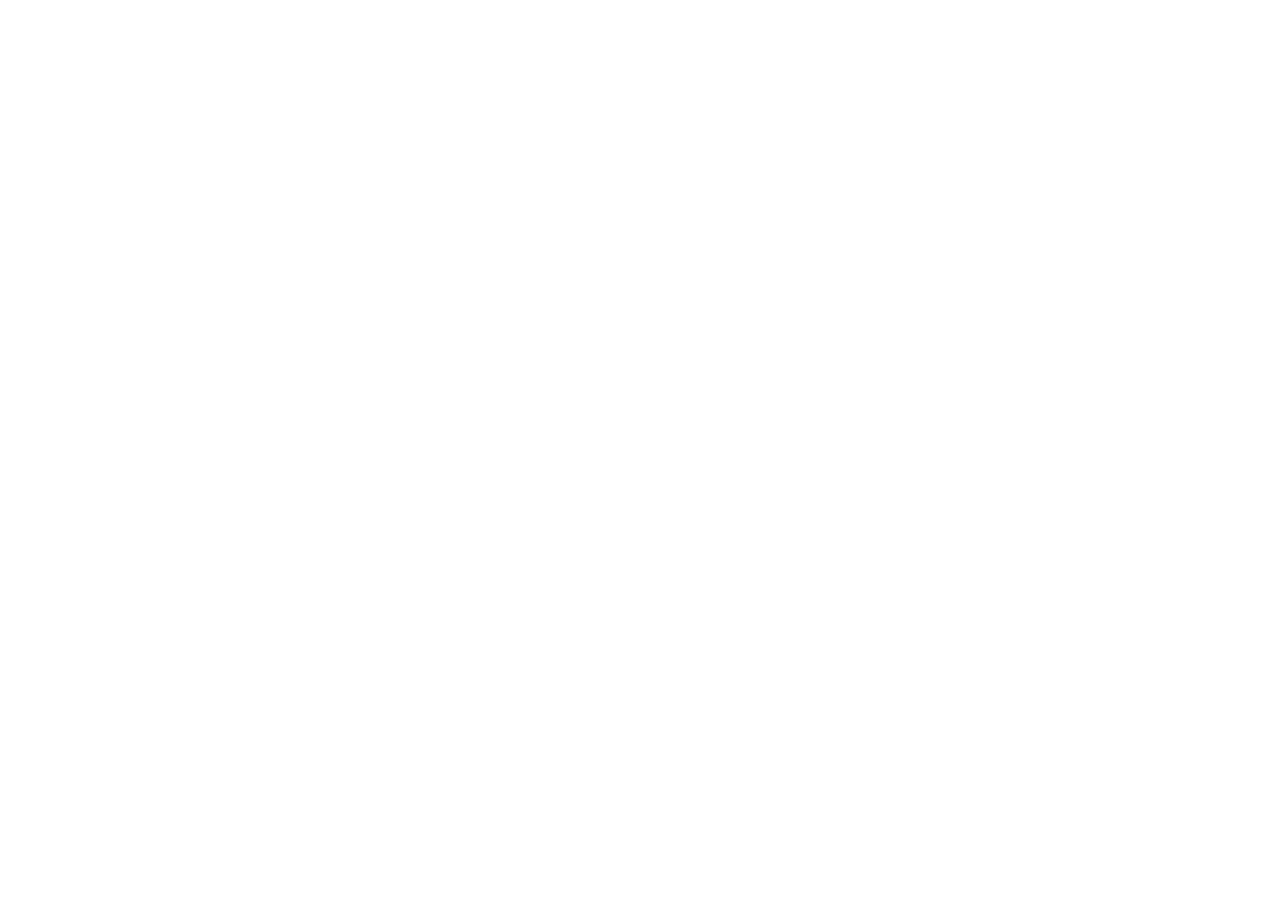
==== index.html @ 5c492ef0 "init  project" ====
<!DOCTYPE html>
<html lang="en">
<head>
    <meta charset="UTF-8">
    <meta http-equiv="X-UA-Compatible" content="IE=edge">
    <meta name="viewport" content="width=device-width, initial-scale=1.0">
    <title>Document</title>
</head>
<body>
    
</body>
</html>
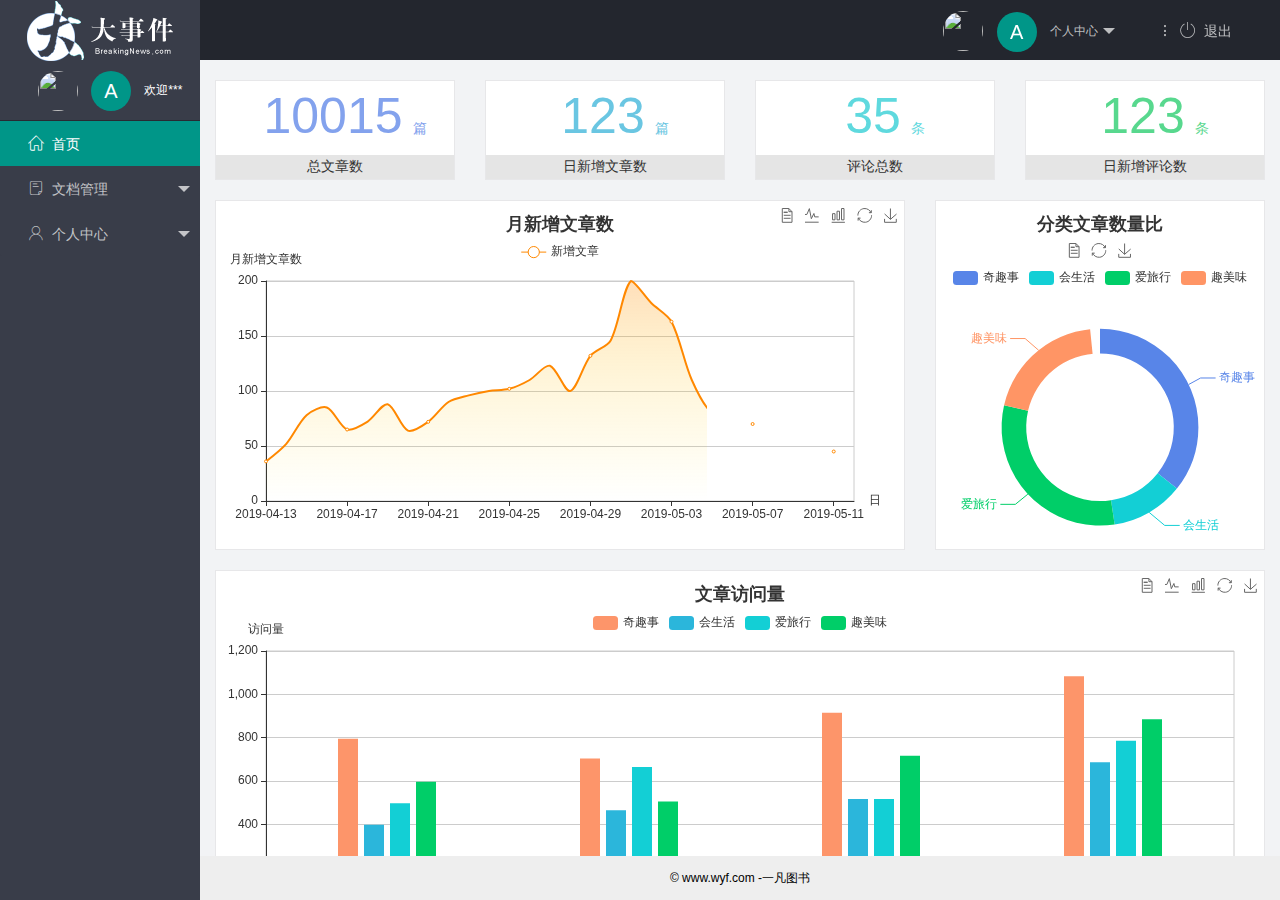
==== commit b818ef37: "完成了主页功能的开发" ====
--- a/index.html
+++ b/index.html
@@ -4,9 +4,113 @@
     <meta charset="UTF-8">
     <meta http-equiv="X-UA-Compatible" content="IE=edge">
     <meta name="viewport" content="width=device-width, initial-scale=1.0">
-    <title>Document</title>
+    <title>后台主页</title>
+    <link rel="stylesheet" href="/assets/lib/layui/css/layui.css">
+    <link rel="stylesheet" href="/assets/css/index.css">
+    <link rel="stylesheet" href="/assets/fonts/iconfont.css">
 </head>
-<body>
-    
-</body>
+    <body>
+        <div class="layui-layout layui-layout-admin">
+          <div class="layui-header">
+            <div class="layui-logo layui-hide-xs layui-bg-black">
+                <img src="/assets/images/logo.png" alt="">
+            </div>
+            <!-- 头部区域（可配合layui 已有的水平导航） -->
+             
+            <ul class="layui-nav layui-layout-right">
+              <li class="layui-nav-item layui-hide layui-show-md-inline-block">
+                <a href="javascript:;" class="userinfo">
+                  <img src="//tva1.sinaimg.cn/crop.0.0.118.118.180/5db11ff4gw1e77d3nqrv8j203b03cweg.jpg" class="layui-nav-img">
+                  <span class="text-avatar">A</span>
+                   个人中心
+                </a>
+                <dl  class="layui-nav-child">
+                  <dd><a href="">基本;vl;bn ngh资料</a></dd>
+                  <dd><a href="">更换头像</a></dd>
+                  <dd><a href="">重置密码</a></dd>
+                </dl>
+              </li>
+              <li class="layui-nav-item" lay-header-event="menuRight" lay-unselect>
+                <a href="javascript:;" id="btnLogout">
+                  <i class="layui-icon layui-icon-more-vertical"><span class="iconfont icon-tuichu
+                    "></span>退出</i>
+                </a>
+              </li>
+            </ul>
+          </div>
+          
+          <div class="layui-side layui-bg-black">
+            <div class="layui-side-scroll">
+                <div  class="userinfo">
+                    <img src="//tva1.sinaimg.cn/crop.0.0.118.118.180/5db11ff4gw1e77d3nqrv8j203b03cweg.jpg" class="layui-nav-img">
+                    <span class="text-avatar">A</span>
+                     <span id="welcome">欢迎***</span>
+                  </div>
+              <!-- 左侧导航区域（可配合layui已有的垂直导航） -->
+              <ul class="layui-nav layui-nav-tree" lay-shrink="all">
+                <li class="layui-nav-item layui-this"><a href="/home/dashboard.html" target="fm"><span class="iconfont icon-home"></span>首页</a></li>
+                <li class="layui-nav-item ">
+                  <a class="" href="javascript:;"><span class="iconfont icon-16"></span>文档管理</a>
+                  <dl class="layui-nav-child">
+                    <dd><a href="javascript:;"><i class="layui-icon layui-icon-app"></i>文章类别</a></dd>
+                    <dd><a href="javascript:;"><i class="layui-icon layui-icon-app"></i>文章列表</a></dd>
+                    <dd><a href="javascript:;"><i class="layui-icon layui-icon-app"></i>发布文章</a></dd>
+                  </dl>
+                </li>
+                <li class="layui-nav-item">
+                  <a href="javascript:;"><span class="iconfont icon-user"></span>个人中心</a>
+                  <dl class="layui-nav-child">
+                    <dd><a href="javascript:;"><i class="layui-icon layui-icon-app"></i>基本资料</a></dd>
+                    <dd><a href="javascript:;"><i class="layui-icon layui-icon-app"></i>更换头像</a></dd>
+                    <dd><a href="javascript:;"><i class="layui-icon layui-icon-app"></i>重置密码</a></dd>
+                  </dl>
+                </li>
+              </ul>
+            </div>
+          </div>
+          
+          <div class="layui-body">
+            <!-- 内容主体区域 -->
+        <iframe src="/home/dashboard.html" name="fm" frameborder="0"></iframe>
+          </div>
+          
+          <div class="layui-footer">
+            <!-- 底部固定区域 -->
+            © www.wyf.com -一凡图书 
+          </div>
+        </div>
+        <script src="./layui/layui.js"></script>
+        <script>
+        //JS 
+        layui.use(['element', 'layer', 'util'], function(){
+          var element = layui.element
+          ,layer = layui.layer
+          ,util = layui.util
+          ,$ = layui.$;
+          
+          //头部事件
+          util.event('lay-header-event', {
+            //左侧菜单事件
+            menuLeft: function(othis){
+              layer.msg('展开左侧菜单的操作', {icon: 0});
+            }
+            ,menuRight: function(){
+              layer.open({
+                type: 1
+                ,content: '<div style="padding: 15px;">处理右侧面板的操作</div>'
+                ,area: ['260px', '100%']
+                ,offset: 'rt' //右上角
+                ,anim: 5
+                ,shadeClose: true
+              });
+            }
+          });
+          
+        });
+        </script>
+        <script src="/assets/lib/layui/layui.all.js"></script>
+        <script src="/assets/lib/jquery.js"></script>
+        <script src="/assets/js/baseAPI.js"></script>
+        <script src="/assets/js/index.js"></script>
+        </body>
 </html>--- a/assets/lib/layui/css/layui.css
+++ b/assets/lib/layui/css/layui.css
@@ -0,0 +1,2 @@
+/** layui-v2.5.5 MIT License By https://www.layui.com */
+ .layui-inline,img{display:inline-block;vertical-align:middle}h1,h2,h3,h4,h5,h6{font-weight:400}.layui-edge,.layui-header,.layui-inline,.layui-main{position:relative}.layui-body,.layui-edge,.layui-elip{overflow:hidden}.layui-btn,.layui-edge,.layui-inline,img{vertical-align:middle}.layui-btn,.layui-disabled,.layui-icon,.layui-unselect{-moz-user-select:none;-webkit-user-select:none;-ms-user-select:none}.layui-elip,.layui-form-checkbox span,.layui-form-pane .layui-form-label{text-overflow:ellipsis;white-space:nowrap}.layui-breadcrumb,.layui-tree-btnGroup{visibility:hidden}blockquote,body,button,dd,div,dl,dt,form,h1,h2,h3,h4,h5,h6,input,li,ol,p,pre,td,textarea,th,ul{margin:0;padding:0;-webkit-tap-highlight-color:rgba(0,0,0,0)}a:active,a:hover{outline:0}img{border:none}li{list-style:none}table{border-collapse:collapse;border-spacing:0}h4,h5,h6{font-size:100%}button,input,optgroup,option,select,textarea{font-family:inherit;font-size:inherit;font-style:inherit;font-weight:inherit;outline:0}pre{white-space:pre-wrap;white-space:-moz-pre-wrap;white-space:-pre-wrap;white-space:-o-pre-wrap;word-wrap:break-word}body{line-height:24px;font:14px Helvetica Neue,Helvetica,PingFang SC,Tahoma,Arial,sans-serif}hr{height:1px;margin:10px 0;border:0;clear:both}a{color:#333;text-decoration:none}a:hover{color:#777}a cite{font-style:normal;*cursor:pointer}.layui-border-box,.layui-border-box *{box-sizing:border-box}.layui-box,.layui-box *{box-sizing:content-box}.layui-clear{clear:both;*zoom:1}.layui-clear:after{content:'\20';clear:both;*zoom:1;display:block;height:0}.layui-inline{*display:inline;*zoom:1}.layui-edge{display:inline-block;width:0;height:0;border-width:6px;border-style:dashed;border-color:transparent}.layui-edge-top{top:-4px;border-bottom-color:#999;border-bottom-style:solid}.layui-edge-right{border-left-color:#999;border-left-style:solid}.layui-edge-bottom{top:2px;border-top-color:#999;border-top-style:solid}.layui-edge-left{border-right-color:#999;border-right-style:solid}.layui-disabled,.layui-disabled:hover{color:#d2d2d2!important;cursor:not-allowed!important}.layui-circle{border-radius:100%}.layui-show{display:block!important}.layui-hide{display:none!important}@font-face{font-family:layui-icon;src:url(../font/iconfont.eot?v=250);src:url(../font/iconfont.eot?v=250#iefix) format('embedded-opentype'),url(../font/iconfont.woff2?v=250) format('woff2'),url(../font/iconfont.woff?v=250) format('woff'),url(../font/iconfont.ttf?v=250) format('truetype'),url(../font/iconfont.svg?v=250#layui-icon) format('svg')}.layui-icon{font-family:layui-icon!important;font-size:16px;font-style:normal;-webkit-font-smoothing:antialiased;-moz-osx-font-smoothing:grayscale}.layui-icon-reply-fill:before{content:"\e611"}.layui-icon-set-fill:before{content:"\e614"}.layui-icon-menu-fill:before{content:"\e60f"}.layui-icon-search:before{content:"\e615"}.layui-icon-share:before{content:"\e641"}.layui-icon-set-sm:before{content:"\e620"}.layui-icon-engine:before{content:"\e628"}.layui-icon-close:before{content:"\1006"}.layui-icon-close-fill:before{content:"\1007"}.layui-icon-chart-screen:before{content:"\e629"}.layui-icon-star:before{content:"\e600"}.layui-icon-circle-dot:before{content:"\e617"}.layui-icon-chat:before{content:"\e606"}.layui-icon-release:before{content:"\e609"}.layui-icon-list:before{content:"\e60a"}.layui-icon-chart:before{content:"\e62c"}.layui-icon-ok-circle:before{content:"\1005"}.layui-icon-layim-theme:before{content:"\e61b"}.layui-icon-table:before{content:"\e62d"}.layui-icon-right:before{content:"\e602"}.layui-icon-left:before{content:"\e603"}.layui-icon-cart-simple:before{content:"\e698"}.layui-icon-face-cry:before{content:"\e69c"}.layui-icon-face-smile:before{content:"\e6af"}.layui-icon-survey:before{content:"\e6b2"}.layui-icon-tree:before{content:"\e62e"}.layui-icon-upload-circle:before{content:"\e62f"}.layui-icon-add-circle:before{content:"\e61f"}.layui-icon-download-circle:before{content:"\e601"}.layui-icon-templeate-1:before{content:"\e630"}.layui-icon-util:before{content:"\e631"}.layui-icon-face-surprised:before{content:"\e664"}.layui-icon-edit:before{content:"\e642"}.layui-icon-speaker:before{content:"\e645"}.layui-icon-down:before{content:"\e61a"}.layui-icon-file:before{content:"\e621"}.layui-icon-layouts:before{content:"\e632"}.layui-icon-rate-half:before{content:"\e6c9"}.layui-icon-add-circle-fine:before{content:"\e608"}.layui-icon-prev-circle:before{content:"\e633"}.layui-icon-read:before{content:"\e705"}.layui-icon-404:before{content:"\e61c"}.layui-icon-carousel:before{content:"\e634"}.layui-icon-help:before{content:"\e607"}.layui-icon-code-circle:before{content:"\e635"}.layui-icon-water:before{content:"\e636"}.layui-icon-username:before{content:"\e66f"}.layui-icon-find-fill:before{content:"\e670"}.layui-icon-about:before{content:"\e60b"}.layui-icon-location:before{content:"\e715"}.layui-icon-up:before{content:"\e619"}.layui-icon-pause:before{content:"\e651"}.layui-icon-date:before{content:"\e637"}.layui-icon-layim-uploadfile:before{content:"\e61d"}.layui-icon-delete:before{content:"\e640"}.layui-icon-play:before{content:"\e652"}.layui-icon-top:before{content:"\e604"}.layui-icon-friends:before{content:"\e612"}.layui-icon-refresh-3:before{content:"\e9aa"}.layui-icon-ok:before{content:"\e605"}.layui-icon-layer:before{content:"\e638"}.layui-icon-face-smile-fine:before{content:"\e60c"}.layui-icon-dollar:before{content:"\e659"}.layui-icon-group:before{content:"\e613"}.layui-icon-layim-download:before{content:"\e61e"}.layui-icon-picture-fine:before{content:"\e60d"}.layui-icon-link:before{content:"\e64c"}.layui-icon-diamond:before{content:"\e735"}.layui-icon-log:before{content:"\e60e"}.layui-icon-rate-solid:before{content:"\e67a"}.layui-icon-fonts-del:before{content:"\e64f"}.layui-icon-unlink:before{content:"\e64d"}.layui-icon-fonts-clear:before{content:"\e639"}.layui-icon-triangle-r:before{content:"\e623"}.layui-icon-circle:before{content:"\e63f"}.layui-icon-radio:before{content:"\e643"}.layui-icon-align-center:before{content:"\e647"}.layui-icon-align-right:before{content:"\e648"}.layui-icon-align-left:before{content:"\e649"}.layui-icon-loading-1:before{content:"\e63e"}.layui-icon-return:before{content:"\e65c"}.layui-icon-fonts-strong:before{content:"\e62b"}.layui-icon-upload:before{content:"\e67c"}.layui-icon-dialogue:before{content:"\e63a"}.layui-icon-video:before{content:"\e6ed"}.layui-icon-headset:before{content:"\e6fc"}.layui-icon-cellphone-fine:before{content:"\e63b"}.layui-icon-add-1:before{content:"\e654"}.layui-icon-face-smile-b:before{content:"\e650"}.layui-icon-fonts-html:before{content:"\e64b"}.layui-icon-form:before{content:"\e63c"}.layui-icon-cart:before{content:"\e657"}.layui-icon-camera-fill:before{content:"\e65d"}.layui-icon-tabs:before{content:"\e62a"}.layui-icon-fonts-code:before{content:"\e64e"}.layui-icon-fire:before{content:"\e756"}.layui-icon-set:before{content:"\e716"}.layui-icon-fonts-u:before{content:"\e646"}.layui-icon-triangle-d:before{content:"\e625"}.layui-icon-tips:before{content:"\e702"}.layui-icon-picture:before{content:"\e64a"}.layui-icon-more-vertical:before{content:"\e671"}.layui-icon-flag:before{content:"\e66c"}.layui-icon-loading:before{content:"\e63d"}.layui-icon-fonts-i:before{content:"\e644"}.layui-icon-refresh-1:before{content:"\e666"}.layui-icon-rmb:before{content:"\e65e"}.layui-icon-home:before{content:"\e68e"}.layui-icon-user:before{content:"\e770"}.layui-icon-notice:before{content:"\e667"}.layui-icon-login-weibo:before{content:"\e675"}.layui-icon-voice:before{content:"\e688"}.layui-icon-upload-drag:before{content:"\e681"}.layui-icon-login-qq:before{content:"\e676"}.layui-icon-snowflake:before{content:"\e6b1"}.layui-icon-file-b:before{content:"\e655"}.layui-icon-template:before{content:"\e663"}.layui-icon-auz:before{content:"\e672"}.layui-icon-console:before{content:"\e665"}.layui-icon-app:before{content:"\e653"}.layui-icon-prev:before{content:"\e65a"}.layui-icon-website:before{content:"\e7ae"}.layui-icon-next:before{content:"\e65b"}.layui-icon-component:before{content:"\e857"}.layui-icon-more:before{content:"\e65f"}.layui-icon-login-wechat:before{content:"\e677"}.layui-icon-shrink-right:before{content:"\e668"}.layui-icon-spread-left:before{content:"\e66b"}.layui-icon-camera:before{content:"\e660"}.layui-icon-note:before{content:"\e66e"}.layui-icon-refresh:before{content:"\e669"}.layui-icon-female:before{content:"\e661"}.layui-icon-male:before{content:"\e662"}.layui-icon-password:before{content:"\e673"}.layui-icon-senior:before{content:"\e674"}.layui-icon-theme:before{content:"\e66a"}.layui-icon-tread:before{content:"\e6c5"}.layui-icon-praise:before{content:"\e6c6"}.layui-icon-star-fill:before{content:"\e658"}.layui-icon-rate:before{content:"\e67b"}.layui-icon-template-1:before{content:"\e656"}.layui-icon-vercode:before{content:"\e679"}.layui-icon-cellphone:before{content:"\e678"}.layui-icon-screen-full:before{content:"\e622"}.layui-icon-screen-restore:before{content:"\e758"}.layui-icon-cols:before{content:"\e610"}.layui-icon-export:before{content:"\e67d"}.layui-icon-print:before{content:"\e66d"}.layui-icon-slider:before{content:"\e714"}.layui-icon-addition:before{content:"\e624"}.layui-icon-subtraction:before{content:"\e67e"}.layui-icon-service:before{content:"\e626"}.layui-icon-transfer:before{content:"\e691"}.layui-main{width:1140px;margin:0 auto}.layui-header{z-index:1000;height:60px}.layui-header a:hover{transition:all .5s;-webkit-transition:all .5s}.layui-side{position:fixed;left:0;top:0;bottom:0;z-index:999;width:200px;overflow-x:hidden}.layui-side-scroll{position:relative;width:220px;height:100%;overflow-x:hidden}.layui-body{position:absolute;left:200px;right:0;top:0;bottom:0;z-index:998;width:auto;overflow-y:auto;box-sizing:border-box}.layui-layout-body{overflow:hidden}.layui-layout-admin .layui-header{background-color:#23262E}.layui-layout-admin .layui-side{top:60px;width:200px;overflow-x:hidden}.layui-layout-admin .layui-body{position:fixed;top:60px;bottom:44px}.layui-layout-admin .layui-main{width:auto;margin:0 15px}.layui-layout-admin .layui-footer{position:fixed;left:200px;right:0;bottom:0;height:44px;line-height:44px;padding:0 15px;background-color:#eee}.layui-layout-admin .layui-logo{position:absolute;left:0;top:0;width:200px;height:100%;line-height:60px;text-align:center;color:#009688;font-size:16px}.layui-layout-admin .layui-header .layui-nav{background:0 0}.layui-layout-left{position:absolute!important;left:200px;top:0}.layui-layout-right{position:absolute!important;right:0;top:0}.layui-container{position:relative;margin:0 auto;padding:0 15px;box-sizing:border-box}.layui-fluid{position:relative;margin:0 auto;padding:0 15px}.layui-row:after,.layui-row:before{content:'';display:block;clear:both}.layui-col-lg1,.layui-col-lg10,.layui-col-lg11,.layui-col-lg12,.layui-col-lg2,.layui-col-lg3,.layui-col-lg4,.layui-col-lg5,.layui-col-lg6,.layui-col-lg7,.layui-col-lg8,.layui-col-lg9,.layui-col-md1,.layui-col-md10,.layui-col-md11,.layui-col-md12,.layui-col-md2,.layui-col-md3,.layui-col-md4,.layui-col-md5,.layui-col-md6,.layui-col-md7,.layui-col-md8,.layui-col-md9,.layui-col-sm1,.layui-col-sm10,.layui-col-sm11,.layui-col-sm12,.layui-col-sm2,.layui-col-sm3,.layui-col-sm4,.layui-col-sm5,.layui-col-sm6,.layui-col-sm7,.layui-col-sm8,.layui-col-sm9,.layui-col-xs1,.layui-col-xs10,.layui-col-xs11,.layui-col-xs12,.layui-col-xs2,.layui-col-xs3,.layui-col-xs4,.layui-col-xs5,.layui-col-xs6,.layui-col-xs7,.layui-col-xs8,.layui-col-xs9{position:relative;display:block;box-sizing:border-box}.layui-col-xs1,.layui-col-xs10,.layui-col-xs11,.layui-col-xs12,.layui-col-xs2,.layui-col-xs3,.layui-col-xs4,.layui-col-xs5,.layui-col-xs6,.layui-col-xs7,.layui-col-xs8,.layui-col-xs9{float:left}.layui-col-xs1{width:8.33333333%}.layui-col-xs2{width:16.66666667%}.layui-col-xs3{width:25%}.layui-col-xs4{width:33.33333333%}.layui-col-xs5{width:41.66666667%}.layui-col-xs6{width:50%}.layui-col-xs7{width:58.33333333%}.layui-col-xs8{width:66.66666667%}.layui-col-xs9{width:75%}.layui-col-xs10{width:83.33333333%}.layui-col-xs11{width:91.66666667%}.layui-col-xs12{width:100%}.layui-col-xs-offset1{margin-left:8.33333333%}.layui-col-xs-offset2{margin-left:16.66666667%}.layui-col-xs-offset3{margin-left:25%}.layui-col-xs-offset4{margin-left:33.33333333%}.layui-col-xs-offset5{margin-left:41.66666667%}.layui-col-xs-offset6{margin-left:50%}.layui-col-xs-offset7{margin-left:58.33333333%}.layui-col-xs-offset8{margin-left:66.66666667%}.layui-col-xs-offset9{margin-left:75%}.layui-col-xs-offset10{margin-left:83.33333333%}.layui-col-xs-offset11{margin-left:91.66666667%}.layui-col-xs-offset12{margin-left:100%}@media screen and (max-width:768px){.layui-hide-xs{display:none!important}.layui-show-xs-block{display:block!important}.layui-show-xs-inline{display:inline!important}.layui-show-xs-inline-block{display:inline-block!important}}@media screen and (min-width:768px){.layui-container{width:750px}.layui-hide-sm{display:none!important}.layui-show-sm-block{display:block!important}.layui-show-sm-inline{display:inline!important}.layui-show-sm-inline-block{display:inline-block!important}.layui-col-sm1,.layui-col-sm10,.layui-col-sm11,.layui-col-sm12,.layui-col-sm2,.layui-col-sm3,.layui-col-sm4,.layui-col-sm5,.layui-col-sm6,.layui-col-sm7,.layui-col-sm8,.layui-col-sm9{float:left}.layui-col-sm1{width:8.33333333%}.layui-col-sm2{width:16.66666667%}.layui-col-sm3{width:25%}.layui-col-sm4{width:33.33333333%}.layui-col-sm5{width:41.66666667%}.layui-col-sm6{width:50%}.layui-col-sm7{width:58.33333333%}.layui-col-sm8{width:66.66666667%}.layui-col-sm9{width:75%}.layui-col-sm10{width:83.33333333%}.layui-col-sm11{width:91.66666667%}.layui-col-sm12{width:100%}.layui-col-sm-offset1{margin-left:8.33333333%}.layui-col-sm-offset2{margin-left:16.66666667%}.layui-col-sm-offset3{margin-left:25%}.layui-col-sm-offset4{margin-left:33.33333333%}.layui-col-sm-offset5{margin-left:41.66666667%}.layui-col-sm-offset6{margin-left:50%}.layui-col-sm-offset7{margin-left:58.33333333%}.layui-col-sm-offset8{margin-left:66.66666667%}.layui-col-sm-offset9{margin-left:75%}.layui-col-sm-offset10{margin-left:83.33333333%}.layui-col-sm-offset11{margin-left:91.66666667%}.layui-col-sm-offset12{margin-left:100%}}@media screen and (min-width:992px){.layui-container{width:970px}.layui-hide-md{display:none!important}.layui-show-md-block{display:block!important}.layui-show-md-inline{display:inline!important}.layui-show-md-inline-block{display:inline-block!important}.layui-col-md1,.layui-col-md10,.layui-col-md11,.layui-col-md12,.layui-col-md2,.layui-col-md3,.layui-col-md4,.layui-col-md5,.layui-col-md6,.layui-col-md7,.layui-col-md8,.layui-col-md9{float:left}.layui-col-md1{width:8.33333333%}.layui-col-md2{width:16.66666667%}.layui-col-md3{width:25%}.layui-col-md4{width:33.33333333%}.layui-col-md5{width:41.66666667%}.layui-col-md6{width:50%}.layui-col-md7{width:58.33333333%}.layui-col-md8{width:66.66666667%}.layui-col-md9{width:75%}.layui-col-md10{width:83.33333333%}.layui-col-md11{width:91.66666667%}.layui-col-md12{width:100%}.layui-col-md-offset1{margin-left:8.33333333%}.layui-col-md-offset2{margin-left:16.66666667%}.layui-col-md-offset3{margin-left:25%}.layui-col-md-offset4{margin-left:33.33333333%}.layui-col-md-offset5{margin-left:41.66666667%}.layui-col-md-offset6{margin-left:50%}.layui-col-md-offset7{margin-left:58.33333333%}.layui-col-md-offset8{margin-left:66.66666667%}.layui-col-md-offset9{margin-left:75%}.layui-col-md-offset10{margin-left:83.33333333%}.layui-col-md-offset11{margin-left:91.66666667%}.layui-col-md-offset12{margin-left:100%}}@media screen and (min-width:1200px){.layui-container{width:1170px}.layui-hide-lg{display:none!important}.layui-show-lg-block{display:block!important}.layui-show-lg-inline{display:inline!important}.layui-show-lg-inline-block{display:inline-block!important}.layui-col-lg1,.layui-col-lg10,.layui-col-lg11,.layui-col-lg12,.layui-col-lg2,.layui-col-lg3,.layui-col-lg4,.layui-col-lg5,.layui-col-lg6,.layui-col-lg7,.layui-col-lg8,.layui-col-lg9{float:left}.layui-col-lg1{width:8.33333333%}.layui-col-lg2{width:16.66666667%}.layui-col-lg3{width:25%}.layui-col-lg4{width:33.33333333%}.layui-col-lg5{width:41.66666667%}.layui-col-lg6{width:50%}.layui-col-lg7{width:58.33333333%}.layui-col-lg8{width:66.66666667%}.layui-col-lg9{width:75%}.layui-col-lg10{width:83.33333333%}.layui-col-lg11{width:91.66666667%}.layui-col-lg12{width:100%}.layui-col-lg-offset1{margin-left:8.33333333%}.layui-col-lg-offset2{margin-left:16.66666667%}.layui-col-lg-offset3{margin-left:25%}.layui-col-lg-offset4{margin-left:33.33333333%}.layui-col-lg-offset5{margin-left:41.66666667%}.layui-col-lg-offset6{margin-left:50%}.layui-col-lg-offset7{margin-left:58.33333333%}.layui-col-lg-offset8{margin-left:66.66666667%}.layui-col-lg-offset9{margin-left:75%}.layui-col-lg-offset10{margin-left:83.33333333%}.layui-col-lg-offset11{margin-left:91.66666667%}.layui-col-lg-offset12{margin-left:100%}}.layui-col-space1{margin:-.5px}.layui-col-space1>*{padding:.5px}.layui-col-space3{margin:-1.5px}.layui-col-space3>*{padding:1.5px}.layui-col-space5{margin:-2.5px}.layui-col-space5>*{padding:2.5px}.layui-col-space8{margin:-3.5px}.layui-col-space8>*{padding:3.5px}.layui-col-space10{margin:-5px}.layui-col-space10>*{padding:5px}.layui-col-space12{margin:-6px}.layui-col-space12>*{padding:6px}.layui-col-space15{margin:-7.5px}.layui-col-space15>*{padding:7.5px}.layui-col-space18{margin:-9px}.layui-col-space18>*{padding:9px}.layui-col-space20{margin:-10px}.layui-col-space20>*{padding:10px}.layui-col-space22{margin:-11px}.layui-col-space22>*{padding:11px}.layui-col-space25{margin:-12.5px}.layui-col-space25>*{padding:12.5px}.layui-col-space30{margin:-15px}.layui-col-space30>*{padding:15px}.layui-btn,.layui-input,.layui-select,.layui-textarea,.layui-upload-button{outline:0;-webkit-appearance:none;transition:all .3s;-webkit-transition:all .3s;box-sizing:border-box}.layui-elem-quote{margin-bottom:10px;padding:15px;line-height:22px;border-left:5px solid #009688;border-radius:0 2px 2px 0;background-color:#f2f2f2}.layui-quote-nm{border-style:solid;border-width:1px 1px 1px 5px;background:0 0}.layui-elem-field{margin-bottom:10px;padding:0;border-width:1px;border-style:solid}.layui-elem-field legend{margin-left:20px;padding:0 10px;font-size:20px;font-weight:300}.layui-field-title{margin:10px 0 20px;border-width:1px 0 0}.layui-field-box{padding:10px 15px}.layui-field-title .layui-field-box{padding:10px 0}.layui-progress{position:relative;height:6px;border-radius:20px;background-color:#e2e2e2}.layui-progress-bar{position:absolute;left:0;top:0;width:0;max-width:100%;height:6px;border-radius:20px;text-align:right;background-color:#5FB878;transition:all .3s;-webkit-transition:all .3s}.layui-progress-big,.layui-progress-big .layui-progress-bar{height:18px;line-height:18px}.layui-progress-text{position:relative;top:-20px;line-height:18px;font-size:12px;color:#666}.layui-progress-big .layui-progress-text{position:static;padding:0 10px;color:#fff}.layui-collapse{border-width:1px;border-style:solid;border-radius:2px}.layui-colla-content,.layui-colla-item{border-top-width:1px;border-top-style:solid}.layui-colla-item:first-child{border-top:none}.layui-colla-title{position:relative;height:42px;line-height:42px;padding:0 15px 0 35px;color:#333;background-color:#f2f2f2;cursor:pointer;font-size:14px;overflow:hidden}.layui-colla-content{display:none;padding:10px 15px;line-height:22px;color:#666}.layui-colla-icon{position:absolute;left:15px;top:0;font-size:14px}.layui-card{margin-bottom:15px;border-radius:2px;background-color:#fff;box-shadow:0 1px 2px 0 rgba(0,0,0,.05)}.layui-card:last-child{margin-bottom:0}.layui-card-header{position:relative;height:42px;line-height:42px;padding:0 15px;border-bottom:1px solid #f6f6f6;color:#333;border-radius:2px 2px 0 0;font-size:14px}.layui-bg-black,.layui-bg-blue,.layui-bg-cyan,.layui-bg-green,.layui-bg-orange,.layui-bg-red{color:#fff!important}.layui-card-body{position:relative;padding:10px 15px;line-height:24px}.layui-card-body[pad15]{padding:15px}.layui-card-body[pad20]{padding:20px}.layui-card-body .layui-table{margin:5px 0}.layui-card .layui-tab{margin:0}.layui-panel-window{position:relative;padding:15px;border-radius:0;border-top:5px solid #E6E6E6;background-color:#fff}.layui-auxiliar-moving{position:fixed;left:0;right:0;top:0;bottom:0;width:100%;height:100%;background:0 0;z-index:9999999999}.layui-form-label,.layui-form-mid,.layui-form-select,.layui-input-block,.layui-input-inline,.layui-textarea{position:relative}.layui-bg-red{background-color:#FF5722!important}.layui-bg-orange{background-color:#FFB800!important}.layui-bg-green{background-color:#009688!important}.layui-bg-cyan{background-color:#2F4056!important}.layui-bg-blue{background-color:#1E9FFF!important}.layui-bg-black{background-color:#393D49!important}.layui-bg-gray{background-color:#eee!important;color:#666!important}.layui-badge-rim,.layui-colla-content,.layui-colla-item,.layui-collapse,.layui-elem-field,.layui-form-pane .layui-form-item[pane],.layui-form-pane .layui-form-label,.layui-input,.layui-layedit,.layui-layedit-tool,.layui-quote-nm,.layui-select,.layui-tab-bar,.layui-tab-card,.layui-tab-title,.layui-tab-title .layui-this:after,.layui-textarea{border-color:#e6e6e6}.layui-timeline-item:before,hr{background-color:#e6e6e6}.layui-text{line-height:22px;font-size:14px;color:#666}.layui-text h1,.layui-text h2,.layui-text h3{font-weight:500;color:#333}.layui-text h1{font-size:30px}.layui-text h2{font-size:24px}.layui-text h3{font-size:18px}.layui-text a:not(.layui-btn){color:#01AAED}.layui-text a:not(.layui-btn):hover{text-decoration:underline}.layui-text ul{padding:5px 0 5px 15px}.layui-text ul li{margin-top:5px;list-style-type:disc}.layui-text em,.layui-word-aux{color:#999!important;padding:0 5px!important}.layui-btn{display:inline-block;height:38px;line-height:38px;padding:0 18px;background-color:#009688;color:#fff;white-space:nowrap;text-align:center;font-size:14px;border:none;border-radius:2px;cursor:pointer}.layui-btn:hover{opacity:.8;filter:alpha(opacity=80);color:#fff}.layui-btn:active{opacity:1;filter:alpha(opacity=100)}.layui-btn+.layui-btn{margin-left:10px}.layui-btn-container{font-size:0}.layui-btn-container .layui-btn{margin-right:10px;margin-bottom:10px}.layui-btn-container .layui-btn+.layui-btn{margin-left:0}.layui-table .layui-btn-container .layui-btn{margin-bottom:9px}.layui-btn-radius{border-radius:100px}.layui-btn .layui-icon{margin-right:3px;font-size:18px;vertical-align:bottom;vertical-align:middle\9}.layui-btn-primary{border:1px solid #C9C9C9;background-color:#fff;color:#555}.layui-btn-primary:hover{border-color:#009688;color:#333}.layui-btn-normal{background-color:#1E9FFF}.layui-btn-warm{background-color:#FFB800}.layui-btn-danger{background-color:#FF5722}.layui-btn-checked{background-color:#5FB878}.layui-btn-disabled,.layui-btn-disabled:active,.layui-btn-disabled:hover{border:1px solid #e6e6e6;background-color:#FBFBFB;color:#C9C9C9;cursor:not-allowed;opacity:1}.layui-btn-lg{height:44px;line-height:44px;padding:0 25px;font-size:16px}.layui-btn-sm{height:30px;line-height:30px;padding:0 10px;font-size:12px}.layui-btn-sm i{font-size:16px!important}.layui-btn-xs{height:22px;line-height:22px;padding:0 5px;font-size:12px}.layui-btn-xs i{font-size:14px!important}.layui-btn-group{display:inline-block;vertical-align:middle;font-size:0}.layui-btn-group .layui-btn{margin-left:0!important;margin-right:0!important;border-left:1px solid rgba(255,255,255,.5);border-radius:0}.layui-btn-group .layui-btn-primary{border-left:none}.layui-btn-group .layui-btn-primary:hover{border-color:#C9C9C9;color:#009688}.layui-btn-group .layui-btn:first-child{border-left:none;border-radius:2px 0 0 2px}.layui-btn-group .layui-btn-primary:first-child{border-left:1px solid #c9c9c9}.layui-btn-group .layui-btn:last-child{border-radius:0 2px 2px 0}.layui-btn-group .layui-btn+.layui-btn{margin-left:0}.layui-btn-group+.layui-btn-group{margin-left:10px}.layui-btn-fluid{width:100%}.layui-input,.layui-select,.layui-textarea{height:38px;line-height:1.3;line-height:38px\9;border-width:1px;border-style:solid;background-color:#fff;border-radius:2px}.layui-input::-webkit-input-placeholder,.layui-select::-webkit-input-placeholder,.layui-textarea::-webkit-input-placeholder{line-height:1.3}.layui-input,.layui-textarea{display:block;width:100%;padding-left:10px}.layui-input:hover,.layui-textarea:hover{border-color:#D2D2D2!important}.layui-input:focus,.layui-textarea:focus{border-color:#C9C9C9!important}.layui-textarea{min-height:100px;height:auto;line-height:20px;padding:6px 10px;resize:vertical}.layui-select{padding:0 10px}.layui-form input[type=checkbox],.layui-form input[type=radio],.layui-form select{display:none}.layui-form [lay-ignore]{display:initial}.layui-form-item{margin-bottom:15px;clear:both;*zoom:1}.layui-form-item:after{content:'\20';clear:both;*zoom:1;display:block;height:0}.layui-form-label{float:left;display:block;padding:9px 15px;width:80px;font-weight:400;line-height:20px;text-align:right}.layui-form-label-col{display:block;float:none;padding:9px 0;line-height:20px;text-align:left}.layui-form-item .layui-inline{margin-bottom:5px;margin-right:10px}.layui-input-block{margin-left:110px;min-height:36px}.layui-input-inline{display:inline-block;vertical-align:middle}.layui-form-item .layui-input-inline{float:left;width:190px;margin-right:10px}.layui-form-text .layui-input-inline{width:auto}.layui-form-mid{float:left;display:block;padding:9px 0!important;line-height:20px;margin-right:10px}.layui-form-danger+.layui-form-select .layui-input,.layui-form-danger:focus{border-color:#FF5722!important}.layui-form-select .layui-input{padding-right:30px;cursor:pointer}.layui-form-select .layui-edge{position:absolute;right:10px;top:50%;margin-top:-3px;cursor:pointer;border-width:6px;border-top-color:#c2c2c2;border-top-style:solid;transition:all .3s;-webkit-transition:all .3s}.layui-form-select dl{display:none;position:absolute;left:0;top:42px;padding:5px 0;z-index:899;min-width:100%;border:1px solid #d2d2d2;max-height:300px;overflow-y:auto;background-color:#fff;border-radius:2px;box-shadow:0 2px 4px rgba(0,0,0,.12);box-sizing:border-box}.layui-form-select dl dd,.layui-form-select dl dt{padding:0 10px;line-height:36px;white-space:nowrap;overflow:hidden;text-overflow:ellipsis}.layui-form-select dl dt{font-size:12px;color:#999}.layui-form-select dl dd{cursor:pointer}.layui-form-select dl dd:hover{background-color:#f2f2f2;-webkit-transition:.5s all;transition:.5s all}.layui-form-select .layui-select-group dd{padding-left:20px}.layui-form-select dl dd.layui-select-tips{padding-left:10px!important;color:#999}.layui-form-select dl dd.layui-this{background-color:#5FB878;color:#fff}.layui-form-checkbox,.layui-form-select dl dd.layui-disabled{background-color:#fff}.layui-form-selected dl{display:block}.layui-form-checkbox,.layui-form-checkbox *,.layui-form-switch{display:inline-block;vertical-align:middle}.layui-form-selected .layui-edge{margin-top:-9px;-webkit-transform:rotate(180deg);transform:rotate(180deg);margin-top:-3px\9}:root .layui-form-selected .layui-edge{margin-top:-9px\0/IE9}.layui-form-selectup dl{top:auto;bottom:42px}.layui-select-none{margin:5px 0;text-align:center;color:#999}.layui-select-disabled .layui-disabled{border-color:#eee!important}.layui-select-disabled .layui-edge{border-top-color:#d2d2d2}.layui-form-checkbox{position:relative;height:30px;line-height:30px;margin-right:10px;padding-right:30px;cursor:pointer;font-size:0;-webkit-transition:.1s linear;transition:.1s linear;box-sizing:border-box}.layui-form-checkbox span{padding:0 10px;height:100%;font-size:14px;border-radius:2px 0 0 2px;background-color:#d2d2d2;color:#fff;overflow:hidden}.layui-form-checkbox:hover span{background-color:#c2c2c2}.layui-form-checkbox i{position:absolute;right:0;top:0;width:30px;height:28px;border:1px solid #d2d2d2;border-left:none;border-radius:0 2px 2px 0;color:#fff;font-size:20px;text-align:center}.layui-form-checkbox:hover i{border-color:#c2c2c2;color:#c2c2c2}.layui-form-checked,.layui-form-checked:hover{border-color:#5FB878}.layui-form-checked span,.layui-form-checked:hover span{background-color:#5FB878}.layui-form-checked i,.layui-form-checked:hover i{color:#5FB878}.layui-form-item .layui-form-checkbox{margin-top:4px}.layui-form-checkbox[lay-skin=primary]{height:auto!important;line-height:normal!important;min-width:18px;min-height:18px;border:none!important;margin-right:0;padding-left:28px;padding-right:0;background:0 0}.layui-form-checkbox[lay-skin=primary] span{padding-left:0;padding-right:15px;line-height:18px;background:0 0;color:#666}.layui-form-checkbox[lay-skin=primary] i{right:auto;left:0;width:16px;height:16px;line-height:16px;border:1px solid #d2d2d2;font-size:12px;border-radius:2px;background-color:#fff;-webkit-transition:.1s linear;transition:.1s linear}.layui-form-checkbox[lay-skin=primary]:hover i{border-color:#5FB878;color:#fff}.layui-form-checked[lay-skin=primary] i{border-color:#5FB878!important;background-color:#5FB878;color:#fff}.layui-checkbox-disbaled[lay-skin=primary] span{background:0 0!important;color:#c2c2c2}.layui-checkbox-disbaled[lay-skin=primary]:hover i{border-color:#d2d2d2}.layui-form-item .layui-form-checkbox[lay-skin=primary]{margin-top:10px}.layui-form-switch{position:relative;height:22px;line-height:22px;min-width:35px;padding:0 5px;margin-top:8px;border:1px solid #d2d2d2;border-radius:20px;cursor:pointer;background-color:#fff;-webkit-transition:.1s linear;transition:.1s linear}.layui-form-switch i{position:absolute;left:5px;top:3px;width:16px;height:16px;border-radius:20px;background-color:#d2d2d2;-webkit-transition:.1s linear;transition:.1s linear}.layui-form-switch em{position:relative;top:0;width:25px;margin-left:21px;padding:0!important;text-align:center!important;color:#999!important;font-style:normal!important;font-size:12px}.layui-form-onswitch{border-color:#5FB878;background-color:#5FB878}.layui-checkbox-disbaled,.layui-checkbox-disbaled i{border-color:#e2e2e2!important}.layui-form-onswitch i{left:100%;margin-left:-21px;background-color:#fff}.layui-form-onswitch em{margin-left:5px;margin-right:21px;color:#fff!important}.layui-checkbox-disbaled span{background-color:#e2e2e2!important}.layui-checkbox-disbaled:hover i{color:#fff!important}[lay-radio]{display:none}.layui-form-radio,.layui-form-radio *{display:inline-block;vertical-align:middle}.layui-form-radio{line-height:28px;margin:6px 10px 0 0;padding-right:10px;cursor:pointer;font-size:0}.layui-form-radio *{font-size:14px}.layui-form-radio>i{margin-right:8px;font-size:22px;color:#c2c2c2}.layui-form-radio>i:hover,.layui-form-radioed>i{color:#5FB878}.layui-radio-disbaled>i{color:#e2e2e2!important}.layui-form-pane .layui-form-label{width:110px;padding:8px 15px;height:38px;line-height:20px;border-width:1px;border-style:solid;border-radius:2px 0 0 2px;text-align:center;background-color:#FBFBFB;overflow:hidden;box-sizing:border-box}.layui-form-pane .layui-input-inline{margin-left:-1px}.layui-form-pane .layui-input-block{margin-left:110px;left:-1px}.layui-form-pane .layui-input{border-radius:0 2px 2px 0}.layui-form-pane .layui-form-text .layui-form-label{float:none;width:100%;border-radius:2px;box-sizing:border-box;text-align:left}.layui-form-pane .layui-form-text .layui-input-inline{display:block;margin:0;top:-1px;clear:both}.layui-form-pane .layui-form-text .layui-input-block{margin:0;left:0;top:-1px}.layui-form-pane .layui-form-text .layui-textarea{min-height:100px;border-radius:0 0 2px 2px}.layui-form-pane .layui-form-checkbox{margin:4px 0 4px 10px}.layui-form-pane .layui-form-radio,.layui-form-pane .layui-form-switch{margin-top:6px;margin-left:10px}.layui-form-pane .layui-form-item[pane]{position:relative;border-width:1px;border-style:solid}.layui-form-pane .layui-form-item[pane] .layui-form-label{position:absolute;left:0;top:0;height:100%;border-width:0 1px 0 0}.layui-form-pane .layui-form-item[pane] .layui-input-inline{margin-left:110px}@media screen and (max-width:450px){.layui-form-item .layui-form-label{text-overflow:ellipsis;overflow:hidden;white-space:nowrap}.layui-form-item .layui-inline{display:block;margin-right:0;margin-bottom:20px;clear:both}.layui-form-item .layui-inline:after{content:'\20';clear:both;display:block;height:0}.layui-form-item .layui-input-inline{display:block;float:none;left:-3px;width:auto;margin:0 0 10px 112px}.layui-form-item .layui-input-inline+.layui-form-mid{margin-left:110px;top:-5px;padding:0}.layui-form-item .layui-form-checkbox{margin-right:5px;margin-bottom:5px}}.layui-layedit{border-width:1px;border-style:solid;border-radius:2px}.layui-layedit-tool{padding:3px 5px;border-bottom-width:1px;border-bottom-style:solid;font-size:0}.layedit-tool-fixed{position:fixed;top:0;border-top:1px solid #e2e2e2}.layui-layedit-tool .layedit-tool-mid,.layui-layedit-tool .layui-icon{display:inline-block;vertical-align:middle;text-align:center;font-size:14px}.layui-layedit-tool .layui-icon{position:relative;width:32px;height:30px;line-height:30px;margin:3px 5px;color:#777;cursor:pointer;border-radius:2px}.layui-layedit-tool .layui-icon:hover{color:#393D49}.layui-layedit-tool .layui-icon:active{color:#000}.layui-layedit-tool .layedit-tool-active{background-color:#e2e2e2;color:#000}.layui-layedit-tool .layui-disabled,.layui-layedit-tool .layui-disabled:hover{color:#d2d2d2;cursor:not-allowed}.layui-layedit-tool .layedit-tool-mid{width:1px;height:18px;margin:0 10px;background-color:#d2d2d2}.layedit-tool-html{width:50px!important;font-size:30px!important}.layedit-tool-b,.layedit-tool-code,.layedit-tool-help{font-size:16px!important}.layedit-tool-d,.layedit-tool-face,.layedit-tool-image,.layedit-tool-unlink{font-size:18px!important}.layedit-tool-image input{position:absolute;font-size:0;left:0;top:0;width:100%;height:100%;opacity:.01;filter:Alpha(opacity=1);cursor:pointer}.layui-layedit-iframe iframe{display:block;width:100%}#LAY_layedit_code{overflow:hidden}.layui-laypage{display:inline-block;*display:inline;*zoom:1;vertical-align:middle;margin:10px 0;font-size:0}.layui-laypage>a:first-child,.layui-laypage>a:first-child em{border-radius:2px 0 0 2px}.layui-laypage>a:last-child,.layui-laypage>a:last-child em{border-radius:0 2px 2px 0}.layui-laypage>:first-child{margin-left:0!important}.layui-laypage>:last-child{margin-right:0!important}.layui-laypage a,.layui-laypage button,.layui-laypage input,.layui-laypage select,.layui-laypage span{border:1px solid #e2e2e2}.layui-laypage a,.layui-laypage span{display:inline-block;*display:inline;*zoom:1;vertical-align:middle;padding:0 15px;height:28px;line-height:28px;margin:0 -1px 5px 0;background-color:#fff;color:#333;font-size:12px}.layui-flow-more a *,.layui-laypage input,.layui-table-view select[lay-ignore]{display:inline-block}.layui-laypage a:hover{color:#009688}.layui-laypage em{font-style:normal}.layui-laypage .layui-laypage-spr{color:#999;font-weight:700}.layui-laypage a{text-decoration:none}.layui-laypage .layui-laypage-curr{position:relative}.layui-laypage .layui-laypage-curr em{position:relative;color:#fff}.layui-laypage .layui-laypage-curr .layui-laypage-em{position:absolute;left:-1px;top:-1px;padding:1px;width:100%;height:100%;background-color:#009688}.layui-laypage-em{border-radius:2px}.layui-laypage-next em,.layui-laypage-prev em{font-family:Sim sun;font-size:16px}.layui-laypage .layui-laypage-count,.layui-laypage .layui-laypage-limits,.layui-laypage .layui-laypage-refresh,.layui-laypage .layui-laypage-skip{margin-left:10px;margin-right:10px;padding:0;border:none}.layui-laypage .layui-laypage-limits,.layui-laypage .layui-laypage-refresh{vertical-align:top}.layui-laypage .layui-laypage-refresh i{font-size:18px;cursor:pointer}.layui-laypage select{height:22px;padding:3px;border-radius:2px;cursor:pointer}.layui-laypage .layui-laypage-skip{height:30px;line-height:30px;color:#999}.layui-laypage button,.layui-laypage input{height:30px;line-height:30px;border-radius:2px;vertical-align:top;background-color:#fff;box-sizing:border-box}.layui-laypage input{width:40px;margin:0 10px;padding:0 3px;text-align:center}.layui-laypage input:focus,.layui-laypage select:focus{border-color:#009688!important}.layui-laypage button{margin-left:10px;padding:0 10px;cursor:pointer}.layui-table,.layui-table-view{margin:10px 0}.layui-flow-more{margin:10px 0;text-align:center;color:#999;font-size:14px}.layui-flow-more a{height:32px;line-height:32px}.layui-flow-more a *{vertical-align:top}.layui-flow-more a cite{padding:0 20px;border-radius:3px;background-color:#eee;color:#333;font-style:normal}.layui-flow-more a cite:hover{opacity:.8}.layui-flow-more a i{font-size:30px;color:#737383}.layui-table{width:100%;background-color:#fff;color:#666}.layui-table tr{transition:all .3s;-webkit-transition:all .3s}.layui-table th{text-align:left;font-weight:400}.layui-table tbody tr:hover,.layui-table thead tr,.layui-table-click,.layui-table-header,.layui-table-hover,.layui-table-mend,.layui-table-patch,.layui-table-tool,.layui-table-total,.layui-table-total tr,.layui-table[lay-even] tr:nth-child(even){background-color:#f2f2f2}.layui-table td,.layui-table th,.layui-table-col-set,.layui-table-fixed-r,.layui-table-grid-down,.layui-table-header,.layui-table-page,.layui-table-tips-main,.layui-table-tool,.layui-table-total,.layui-table-view,.layui-table[lay-skin=line],.layui-table[lay-skin=row]{border-width:1px;border-style:solid;border-color:#e6e6e6}.layui-table td,.layui-table th{position:relative;padding:9px 15px;min-height:20px;line-height:20px;font-size:14px}.layui-table[lay-skin=line] td,.layui-table[lay-skin=line] th{border-width:0 0 1px}.layui-table[lay-skin=row] td,.layui-table[lay-skin=row] th{border-width:0 1px 0 0}.layui-table[lay-skin=nob] td,.layui-table[lay-skin=nob] th{border:none}.layui-table img{max-width:100px}.layui-table[lay-size=lg] td,.layui-table[lay-size=lg] th{padding:15px 30px}.layui-table-view .layui-table[lay-size=lg] .layui-table-cell{height:40px;line-height:40px}.layui-table[lay-size=sm] td,.layui-table[lay-size=sm] th{font-size:12px;padding:5px 10px}.layui-table-view .layui-table[lay-size=sm] .layui-table-cell{height:20px;line-height:20px}.layui-table[lay-data]{display:none}.layui-table-box{position:relative;overflow:hidden}.layui-table-view .layui-table{position:relative;width:auto;margin:0}.layui-table-view .layui-table[lay-skin=line]{border-width:0 1px 0 0}.layui-table-view .layui-table[lay-skin=row]{border-width:0 0 1px}.layui-table-view .layui-table td,.layui-table-view .layui-table th{padding:5px 0;border-top:none;border-left:none}.layui-table-view .layui-table th.layui-unselect .layui-table-cell span{cursor:pointer}.layui-table-view .layui-table td{cursor:default}.layui-table-view .layui-table td[data-edit=text]{cursor:text}.layui-table-view .layui-form-checkbox[lay-skin=primary] i{width:18px;height:18px}.layui-table-view .layui-form-radio{line-height:0;padding:0}.layui-table-view .layui-form-radio>i{margin:0;font-size:20px}.layui-table-init{position:absolute;left:0;top:0;width:100%;height:100%;text-align:center;z-index:110}.layui-table-init .layui-icon{position:absolute;left:50%;top:50%;margin:-15px 0 0 -15px;font-size:30px;color:#c2c2c2}.layui-table-header{border-width:0 0 1px;overflow:hidden}.layui-table-header .layui-table{margin-bottom:-1px}.layui-table-tool .layui-inline[lay-event]{position:relative;width:26px;height:26px;padding:5px;line-height:16px;margin-right:10px;text-align:center;color:#333;border:1px solid #ccc;cursor:pointer;-webkit-transition:.5s all;transition:.5s all}.layui-table-tool .layui-inline[lay-event]:hover{border:1px solid #999}.layui-table-tool-temp{padding-right:120px}.layui-table-tool-self{position:absolute;right:17px;top:10px}.layui-table-tool .layui-table-tool-self .layui-inline[lay-event]{margin:0 0 0 10px}.layui-table-tool-panel{position:absolute;top:29px;left:-1px;padding:5px 0;min-width:150px;min-height:40px;border:1px solid #d2d2d2;text-align:left;overflow-y:auto;background-color:#fff;box-shadow:0 2px 4px rgba(0,0,0,.12)}.layui-table-cell,.layui-table-tool-panel li{overflow:hidden;text-overflow:ellipsis;white-space:nowrap}.layui-table-tool-panel li{padding:0 10px;line-height:30px;-webkit-transition:.5s all;transition:.5s all}.layui-table-tool-panel li .layui-form-checkbox[lay-skin=primary]{width:100%;padding-left:28px}.layui-table-tool-panel li:hover{background-color:#f2f2f2}.layui-table-tool-panel li .layui-form-checkbox[lay-skin=primary] i{position:absolute;left:0;top:0}.layui-table-tool-panel li .layui-form-checkbox[lay-skin=primary] span{padding:0}.layui-table-tool .layui-table-tool-self .layui-table-tool-panel{left:auto;right:-1px}.layui-table-col-set{position:absolute;right:0;top:0;width:20px;height:100%;border-width:0 0 0 1px;background-color:#fff}.layui-table-sort{width:10px;height:20px;margin-left:5px;cursor:pointer!important}.layui-table-sort .layui-edge{position:absolute;left:5px;border-width:5px}.layui-table-sort .layui-table-sort-asc{top:3px;border-top:none;border-bottom-style:solid;border-bottom-color:#b2b2b2}.layui-table-sort .layui-table-sort-asc:hover{border-bottom-color:#666}.layui-table-sort .layui-table-sort-desc{bottom:5px;border-bottom:none;border-top-style:solid;border-top-color:#b2b2b2}.layui-table-sort .layui-table-sort-desc:hover{border-top-color:#666}.layui-table-sort[lay-sort=asc] .layui-table-sort-asc{border-bottom-color:#000}.layui-table-sort[lay-sort=desc] .layui-table-sort-desc{border-top-color:#000}.layui-table-cell{height:28px;line-height:28px;padding:0 15px;position:relative;box-sizing:border-box}.layui-table-cell .layui-form-checkbox[lay-skin=primary]{top:-1px;padding:0}.layui-table-cell .layui-table-link{color:#01AAED}.laytable-cell-checkbox,.laytable-cell-numbers,.laytable-cell-radio,.laytable-cell-space{padding:0;text-align:center}.layui-table-body{position:relative;overflow:auto;margin-right:-1px;margin-bottom:-1px}.layui-table-body .layui-none{line-height:26px;padding:15px;text-align:center;color:#999}.layui-table-fixed{position:absolute;left:0;top:0;z-index:101}.layui-table-fixed .layui-table-body{overflow:hidden}.layui-table-fixed-l{box-shadow:0 -1px 8px rgba(0,0,0,.08)}.layui-table-fixed-r{left:auto;right:-1px;border-width:0 0 0 1px;box-shadow:-1px 0 8px rgba(0,0,0,.08)}.layui-table-fixed-r .layui-table-header{position:relative;overflow:visible}.layui-table-mend{position:absolute;right:-49px;top:0;height:100%;width:50px}.layui-table-tool{position:relative;z-index:890;width:100%;min-height:50px;line-height:30px;padding:10px 15px;border-width:0 0 1px}.layui-table-tool .layui-btn-container{margin-bottom:-10px}.layui-table-page,.layui-table-total{border-width:1px 0 0;margin-bottom:-1px;overflow:hidden}.layui-table-page{position:relative;width:100%;padding:7px 7px 0;height:41px;font-size:12px;white-space:nowrap}.layui-table-page>div{height:26px}.layui-table-page .layui-laypage{margin:0}.layui-table-page .layui-laypage a,.layui-table-page .layui-laypage span{height:26px;line-height:26px;margin-bottom:10px;border:none;background:0 0}.layui-table-page .layui-laypage a,.layui-table-page .layui-laypage span.layui-laypage-curr{padding:0 12px}.layui-table-page .layui-laypage span{margin-left:0;padding:0}.layui-table-page .layui-laypage .layui-laypage-prev{margin-left:-7px!important}.layui-table-page .layui-laypage .layui-laypage-curr .layui-laypage-em{left:0;top:0;padding:0}.layui-table-page .layui-laypage button,.layui-table-page .layui-laypage input{height:26px;line-height:26px}.layui-table-page .layui-laypage input{width:40px}.layui-table-page .layui-laypage button{padding:0 10px}.layui-table-page select{height:18px}.layui-table-patch .layui-table-cell{padding:0;width:30px}.layui-table-edit{position:absolute;left:0;top:0;width:100%;height:100%;padding:0 14px 1px;border-radius:0;box-shadow:1px 1px 20px rgba(0,0,0,.15)}.layui-table-edit:focus{border-color:#5FB878!important}select.layui-table-edit{padding:0 0 0 10px;border-color:#C9C9C9}.layui-table-view .layui-form-checkbox,.layui-table-view .layui-form-radio,.layui-table-view .layui-form-switch{top:0;margin:0;box-sizing:content-box}.layui-table-view .layui-form-checkbox{top:-1px;height:26px;line-height:26px}.layui-table-view .layui-form-checkbox i{height:26px}.layui-table-grid .layui-table-cell{overflow:visible}.layui-table-grid-down{position:absolute;top:0;right:0;width:26px;height:100%;padding:5px 0;border-width:0 0 0 1px;text-align:center;background-color:#fff;color:#999;cursor:pointer}.layui-table-grid-down .layui-icon{position:absolute;top:50%;left:50%;margin:-8px 0 0 -8px}.layui-table-grid-down:hover{background-color:#fbfbfb}body .layui-table-tips .layui-layer-content{background:0 0;padding:0;box-shadow:0 1px 6px rgba(0,0,0,.12)}.layui-table-tips-main{margin:-44px 0 0 -1px;max-height:150px;padding:8px 15px;font-size:14px;overflow-y:scroll;background-color:#fff;color:#666}.layui-table-tips-c{position:absolute;right:-3px;top:-13px;width:20px;height:20px;padding:3px;cursor:pointer;background-color:#666;border-radius:50%;color:#fff}.layui-table-tips-c:hover{background-color:#777}.layui-table-tips-c:before{position:relative;right:-2px}.layui-upload-file{display:none!important;opacity:.01;filter:Alpha(opacity=1)}.layui-upload-drag,.layui-upload-form,.layui-upload-wrap{display:inline-block}.layui-upload-list{margin:10px 0}.layui-upload-choose{padding:0 10px;color:#999}.layui-upload-drag{position:relative;padding:30px;border:1px dashed #e2e2e2;background-color:#fff;text-align:center;cursor:pointer;color:#999}.layui-upload-drag .layui-icon{font-size:50px;color:#009688}.layui-upload-drag[lay-over]{border-color:#009688}.layui-upload-iframe{position:absolute;width:0;height:0;border:0;visibility:hidden}.layui-upload-wrap{position:relative;vertical-align:middle}.layui-upload-wrap .layui-upload-file{display:block!important;position:absolute;left:0;top:0;z-index:10;font-size:100px;width:100%;height:100%;opacity:.01;filter:Alpha(opacity=1);cursor:pointer}.layui-transfer-active,.layui-transfer-box{display:inline-block;vertical-align:middle}.layui-transfer-box,.layui-transfer-header,.layui-transfer-search{border-width:0;border-style:solid;border-color:#e6e6e6}.layui-transfer-box{position:relative;border-width:1px;width:200px;height:360px;border-radius:2px;background-color:#fff}.layui-transfer-box .layui-form-checkbox{width:100%;margin:0!important}.layui-transfer-header{height:38px;line-height:38px;padding:0 10px;border-bottom-width:1px}.layui-transfer-search{position:relative;padding:10px;border-bottom-width:1px}.layui-transfer-search .layui-input{height:32px;padding-left:30px;font-size:12px}.layui-transfer-search .layui-icon-search{position:absolute;left:20px;top:50%;margin-top:-8px;color:#666}.layui-transfer-active{margin:0 15px}.layui-transfer-active .layui-btn{display:block;margin:0;padding:0 15px;background-color:#5FB878;border-color:#5FB878;color:#fff}.layui-transfer-active .layui-btn-disabled{background-color:#FBFBFB;border-color:#e6e6e6;color:#C9C9C9}.layui-transfer-active .layui-btn:first-child{margin-bottom:15px}.layui-transfer-active .layui-btn .layui-icon{margin:0;font-size:14px!important}.layui-transfer-data{padding:5px 0;overflow:auto}.layui-transfer-data li{height:32px;line-height:32px;padding:0 10px}.layui-transfer-data li:hover{background-color:#f2f2f2;transition:.5s all}.layui-transfer-data .layui-none{padding:15px 10px;text-align:center;color:#999}.layui-nav{position:relative;padding:0 20px;background-color:#393D49;color:#fff;border-radius:2px;font-size:0;box-sizing:border-box}.layui-nav *{font-size:14px}.layui-nav .layui-nav-item{position:relative;display:inline-block;*display:inline;*zoom:1;vertical-align:middle;line-height:60px}.layui-nav .layui-nav-item a{display:block;padding:0 20px;color:#fff;color:rgba(255,255,255,.7);transition:all .3s;-webkit-transition:all .3s}.layui-nav .layui-this:after,.layui-nav-bar,.layui-nav-tree .layui-nav-itemed:after{position:absolute;left:0;top:0;width:0;height:5px;background-color:#5FB878;transition:all .2s;-webkit-transition:all .2s}.layui-nav-bar{z-index:1000}.layui-nav .layui-nav-item a:hover,.layui-nav .layui-this a{color:#fff}.layui-nav .layui-this:after{content:'';top:auto;bottom:0;width:100%}.layui-nav-img{width:30px;height:30px;margin-right:10px;border-radius:50%}.layui-nav .layui-nav-more{content:'';width:0;height:0;border-style:solid dashed dashed;border-color:#fff transparent transparent;overflow:hidden;cursor:pointer;transition:all .2s;-webkit-transition:all .2s;position:absolute;top:50%;right:3px;margin-top:-3px;border-width:6px;border-top-color:rgba(255,255,255,.7)}.layui-nav .layui-nav-mored,.layui-nav-itemed>a .layui-nav-more{margin-top:-9px;border-style:dashed dashed solid;border-color:transparent transparent #fff}.layui-nav-child{display:none;position:absolute;left:0;top:65px;min-width:100%;line-height:36px;padding:5px 0;box-shadow:0 2px 4px rgba(0,0,0,.12);border:1px solid #d2d2d2;background-color:#fff;z-index:100;border-radius:2px;white-space:nowrap}.layui-nav .layui-nav-child a{color:#333}.layui-nav .layui-nav-child a:hover{background-color:#f2f2f2;color:#000}.layui-nav-child dd{position:relative}.layui-nav .layui-nav-child dd.layui-this a,.layui-nav-child dd.layui-this{background-color:#5FB878;color:#fff}.layui-nav-child dd.layui-this:after{display:none}.layui-nav-tree{width:200px;padding:0}.layui-nav-tree .layui-nav-item{display:block;width:100%;line-height:45px}.layui-nav-tree .layui-nav-item a{position:relative;height:45px;line-height:45px;text-overflow:ellipsis;overflow:hidden;white-space:nowrap}.layui-nav-tree .layui-nav-item a:hover{background-color:#4E5465}.layui-nav-tree .layui-nav-bar{width:5px;height:0;background-color:#009688}.layui-nav-tree .layui-nav-child dd.layui-this,.layui-nav-tree .layui-nav-child dd.layui-this a,.layui-nav-tree .layui-this,.layui-nav-tree .layui-this>a,.layui-nav-tree .layui-this>a:hover{background-color:#009688;color:#fff}.layui-nav-tree .layui-this:after{display:none}.layui-nav-itemed>a,.layui-nav-tree .layui-nav-title a,.layui-nav-tree .layui-nav-title a:hover{color:#fff!important}.layui-nav-tree .layui-nav-child{position:relative;z-index:0;top:0;border:none;box-shadow:none}.layui-nav-tree .layui-nav-child a{height:40px;line-height:40px;color:#fff;color:rgba(255,255,255,.7)}.layui-nav-tree .layui-nav-child,.layui-nav-tree .layui-nav-child a:hover{background:0 0;color:#fff}.layui-nav-tree .layui-nav-more{right:10px}.layui-nav-itemed>.layui-nav-child{display:block;padding:0;background-color:rgba(0,0,0,.3)!important}.layui-nav-itemed>.layui-nav-child>.layui-this>.layui-nav-child{display:block}.layui-nav-side{position:fixed;top:0;bottom:0;left:0;overflow-x:hidden;z-index:999}.layui-bg-blue .layui-nav-bar,.layui-bg-blue .layui-nav-itemed:after,.layui-bg-blue .layui-this:after{background-color:#93D1FF}.layui-bg-blue .layui-nav-child dd.layui-this{background-color:#1E9FFF}.layui-bg-blue .layui-nav-itemed>a,.layui-nav-tree.layui-bg-blue .layui-nav-title a,.layui-nav-tree.layui-bg-blue .layui-nav-title a:hover{background-color:#007DDB!important}.layui-breadcrumb{font-size:0}.layui-breadcrumb>*{font-size:14px}.layui-breadcrumb a{color:#999!important}.layui-breadcrumb a:hover{color:#5FB878!important}.layui-breadcrumb a cite{color:#666;font-style:normal}.layui-breadcrumb span[lay-separator]{margin:0 10px;color:#999}.layui-tab{margin:10px 0;text-align:left!important}.layui-tab[overflow]>.layui-tab-title{overflow:hidden}.layui-tab-title{position:relative;left:0;height:40px;white-space:nowrap;font-size:0;border-bottom-width:1px;border-bottom-style:solid;transition:all .2s;-webkit-transition:all .2s}.layui-tab-title li{display:inline-block;*display:inline;*zoom:1;vertical-align:middle;font-size:14px;transition:all .2s;-webkit-transition:all .2s;position:relative;line-height:40px;min-width:65px;padding:0 15px;text-align:center;cursor:pointer}.layui-tab-title li a{display:block}.layui-tab-title .layui-this{color:#000}.layui-tab-title .layui-this:after{position:absolute;left:0;top:0;content:'';width:100%;height:41px;border-width:1px;border-style:solid;border-bottom-color:#fff;border-radius:2px 2px 0 0;box-sizing:border-box;pointer-events:none}.layui-tab-bar{position:absolute;right:0;top:0;z-index:10;width:30px;height:39px;line-height:39px;border-width:1px;border-style:solid;border-radius:2px;text-align:center;background-color:#fff;cursor:pointer}.layui-tab-bar .layui-icon{position:relative;display:inline-block;top:3px;transition:all .3s;-webkit-transition:all .3s}.layui-tab-item{display:none}.layui-tab-more{padding-right:30px;height:auto!important;white-space:normal!important}.layui-tab-more li.layui-this:after{border-bottom-color:#e2e2e2;border-radius:2px}.layui-tab-more .layui-tab-bar .layui-icon{top:-2px;top:3px\9;-webkit-transform:rotate(180deg);transform:rotate(180deg)}:root .layui-tab-more .layui-tab-bar .layui-icon{top:-2px\0/IE9}.layui-tab-content{padding:10px}.layui-tab-title li .layui-tab-close{position:relative;display:inline-block;width:18px;height:18px;line-height:20px;margin-left:8px;top:1px;text-align:center;font-size:14px;color:#c2c2c2;transition:all .2s;-webkit-transition:all .2s}.layui-tab-title li .layui-tab-close:hover{border-radius:2px;background-color:#FF5722;color:#fff}.layui-tab-brief>.layui-tab-title .layui-this{color:#009688}.layui-tab-brief>.layui-tab-more li.layui-this:after,.layui-tab-brief>.layui-tab-title .layui-this:after{border:none;border-radius:0;border-bottom:2px solid #5FB878}.layui-tab-brief[overflow]>.layui-tab-title .layui-this:after{top:-1px}.layui-tab-card{border-width:1px;border-style:solid;border-radius:2px;box-shadow:0 2px 5px 0 rgba(0,0,0,.1)}.layui-tab-card>.layui-tab-title{background-color:#f2f2f2}.layui-tab-card>.layui-tab-title li{margin-right:-1px;margin-left:-1px}.layui-tab-card>.layui-tab-title .layui-this{background-color:#fff}.layui-tab-card>.layui-tab-title .layui-this:after{border-top:none;border-width:1px;border-bottom-color:#fff}.layui-tab-card>.layui-tab-title .layui-tab-bar{height:40px;line-height:40px;border-radius:0;border-top:none;border-right:none}.layui-tab-card>.layui-tab-more .layui-this{background:0 0;color:#5FB878}.layui-tab-card>.layui-tab-more .layui-this:after{border:none}.layui-timeline{padding-left:5px}.layui-timeline-item{position:relative;padding-bottom:20px}.layui-timeline-axis{position:absolute;left:-5px;top:0;z-index:10;width:20px;height:20px;line-height:20px;background-color:#fff;color:#5FB878;border-radius:50%;text-align:center;cursor:pointer}.layui-timeline-axis:hover{color:#FF5722}.layui-timeline-item:before{content:'';position:absolute;left:5px;top:0;z-index:0;width:1px;height:100%}.layui-timeline-item:last-child:before{display:none}.layui-timeline-item:first-child:before{display:block}.layui-timeline-content{padding-left:25px}.layui-timeline-title{position:relative;margin-bottom:10px}.layui-badge,.layui-badge-dot,.layui-badge-rim{position:relative;display:inline-block;padding:0 6px;font-size:12px;text-align:center;background-color:#FF5722;color:#fff;border-radius:2px}.layui-badge{height:18px;line-height:18px}.layui-badge-dot{width:8px;height:8px;padding:0;border-radius:50%}.layui-badge-rim{height:18px;line-height:18px;border-width:1px;border-style:solid;background-color:#fff;color:#666}.layui-btn .layui-badge,.layui-btn .layui-badge-dot{margin-left:5px}.layui-nav .layui-badge,.layui-nav .layui-badge-dot{position:absolute;top:50%;margin:-8px 6px 0}.layui-tab-title .layui-badge,.layui-tab-title .layui-badge-dot{left:5px;top:-2px}.layui-carousel{position:relative;left:0;top:0;background-color:#f8f8f8}.layui-carousel>[carousel-item]{position:relative;width:100%;height:100%;overflow:hidden}.layui-carousel>[carousel-item]:before{position:absolute;content:'\e63d';left:50%;top:50%;width:100px;line-height:20px;margin:-10px 0 0 -50px;text-align:center;color:#c2c2c2;font-family:layui-icon!important;font-size:30px;font-style:normal;-webkit-font-smoothing:antialiased;-moz-osx-font-smoothing:grayscale}.layui-carousel>[carousel-item]>*{display:none;position:absolute;left:0;top:0;width:100%;height:100%;background-color:#f8f8f8;transition-duration:.3s;-webkit-transition-duration:.3s}.layui-carousel-updown>*{-webkit-transition:.3s ease-in-out up;transition:.3s ease-in-out up}.layui-carousel-arrow{display:none\9;opacity:0;position:absolute;left:10px;top:50%;margin-top:-18px;width:36px;height:36px;line-height:36px;text-align:center;font-size:20px;border:0;border-radius:50%;background-color:rgba(0,0,0,.2);color:#fff;-webkit-transition-duration:.3s;transition-duration:.3s;cursor:pointer}.layui-carousel-arrow[lay-type=add]{left:auto!important;right:10px}.layui-carousel:hover .layui-carousel-arrow[lay-type=add],.layui-carousel[lay-arrow=always] .layui-carousel-arrow[lay-type=add]{right:20px}.layui-carousel[lay-arrow=always] .layui-carousel-arrow{opacity:1;left:20px}.layui-carousel[lay-arrow=none] .layui-carousel-arrow{display:none}.layui-carousel-arrow:hover,.layui-carousel-ind ul:hover{background-color:rgba(0,0,0,.35)}.layui-carousel:hover .layui-carousel-arrow{display:block\9;opacity:1;left:20px}.layui-carousel-ind{position:relative;top:-35px;width:100%;line-height:0!important;text-align:center;font-size:0}.layui-carousel[lay-indicator=outside]{margin-bottom:30px}.layui-carousel[lay-indicator=outside] .layui-carousel-ind{top:10px}.layui-carousel[lay-indicator=outside] .layui-carousel-ind ul{background-color:rgba(0,0,0,.5)}.layui-carousel[lay-indicator=none] .layui-carousel-ind{display:none}.layui-carousel-ind ul{display:inline-block;padding:5px;background-color:rgba(0,0,0,.2);border-radius:10px;-webkit-transition-duration:.3s;transition-duration:.3s}.layui-carousel-ind li{display:inline-block;width:10px;height:10px;margin:0 3px;font-size:14px;background-color:#e2e2e2;background-color:rgba(255,255,255,.5);border-radius:50%;cursor:pointer;-webkit-transition-duration:.3s;transition-duration:.3s}.layui-carousel-ind li:hover{background-color:rgba(255,255,255,.7)}.layui-carousel-ind li.layui-this{background-color:#fff}.layui-carousel>[carousel-item]>.layui-carousel-next,.layui-carousel>[carousel-item]>.layui-carousel-prev,.layui-carousel>[carousel-item]>.layui-this{display:block}.layui-carousel>[carousel-item]>.layui-this{left:0}.layui-carousel>[carousel-item]>.layui-carousel-prev{left:-100%}.layui-carousel>[carousel-item]>.layui-carousel-next{left:100%}.layui-carousel>[carousel-item]>.layui-carousel-next.layui-carousel-left,.layui-carousel>[carousel-item]>.layui-carousel-prev.layui-carousel-right{left:0}.layui-carousel>[carousel-item]>.layui-this.layui-carousel-left{left:-100%}.layui-carousel>[carousel-item]>.layui-this.layui-carousel-right{left:100%}.layui-carousel[lay-anim=updown] .layui-carousel-arrow{left:50%!important;top:20px;margin:0 0 0 -18px}.layui-carousel[lay-anim=updown]>[carousel-item]>*,.layui-carousel[lay-anim=fade]>[carousel-item]>*{left:0!important}.layui-carousel[lay-anim=updown] .layui-carousel-arrow[lay-type=add]{top:auto!important;bottom:20px}.layui-carousel[lay-anim=updown] .layui-carousel-ind{position:absolute;top:50%;right:20px;width:auto;height:auto}.layui-carousel[lay-anim=updown] .layui-carousel-ind ul{padding:3px 5px}.layui-carousel[lay-anim=updown] .layui-carousel-ind li{display:block;margin:6px 0}.layui-carousel[lay-anim=updown]>[carousel-item]>.layui-this{top:0}.layui-carousel[lay-anim=updown]>[carousel-item]>.layui-carousel-prev{top:-100%}.layui-carousel[lay-anim=updown]>[carousel-item]>.layui-carousel-next{top:100%}.layui-carousel[lay-anim=updown]>[carousel-item]>.layui-carousel-next.layui-carousel-left,.layui-carousel[lay-anim=updown]>[carousel-item]>.layui-carousel-prev.layui-carousel-right{top:0}.layui-carousel[lay-anim=updown]>[carousel-item]>.layui-this.layui-carousel-left{top:-100%}.layui-carousel[lay-anim=updown]>[carousel-item]>.layui-this.layui-carousel-right{top:100%}.layui-carousel[lay-anim=fade]>[carousel-item]>.layui-carousel-next,.layui-carousel[lay-anim=fade]>[carousel-item]>.layui-carousel-prev{opacity:0}.layui-carousel[lay-anim=fade]>[carousel-item]>.layui-carousel-next.layui-carousel-left,.layui-carousel[lay-anim=fade]>[carousel-item]>.layui-carousel-prev.layui-carousel-right{opacity:1}.layui-carousel[lay-anim=fade]>[carousel-item]>.layui-this.layui-carousel-left,.layui-carousel[lay-anim=fade]>[carousel-item]>.layui-this.layui-carousel-right{opacity:0}.layui-fixbar{position:fixed;right:15px;bottom:15px;z-index:999999}.layui-fixbar li{width:50px;height:50px;line-height:50px;margin-bottom:1px;text-align:center;cursor:pointer;font-size:30px;background-color:#9F9F9F;color:#fff;border-radius:2px;opacity:.95}.layui-fixbar li:hover{opacity:.85}.layui-fixbar li:active{opacity:1}.layui-fixbar .layui-fixbar-top{display:none;font-size:40px}body .layui-util-face{border:none;background:0 0}body .layui-util-face .layui-layer-content{padding:0;background-color:#fff;color:#666;box-shadow:none}.layui-util-face .layui-layer-TipsG{display:none}.layui-util-face ul{position:relative;width:372px;padding:10px;border:1px solid #D9D9D9;background-color:#fff;box-shadow:0 0 20px rgba(0,0,0,.2)}.layui-util-face ul li{cursor:pointer;float:left;border:1px solid #e8e8e8;height:22px;width:26px;overflow:hidden;margin:-1px 0 0 -1px;padding:4px 2px;text-align:center}.layui-util-face ul li:hover{position:relative;z-index:2;border:1px solid #eb7350;background:#fff9ec}.layui-code{position:relative;margin:10px 0;padding:15px;line-height:20px;border:1px solid #ddd;border-left-width:6px;background-color:#F2F2F2;color:#333;font-family:Courier New;font-size:12px}.layui-rate,.layui-rate *{display:inline-block;vertical-align:middle}.layui-rate{padding:10px 5px 10px 0;font-size:0}.layui-rate li i.layui-icon{font-size:20px;color:#FFB800;margin-right:5px;transition:all .3s;-webkit-transition:all .3s}.layui-rate li i:hover{cursor:pointer;transform:scale(1.12);-webkit-transform:scale(1.12)}.layui-rate[readonly] li i:hover{cursor:default;transform:scale(1)}.layui-colorpicker{width:26px;height:26px;border:1px solid #e6e6e6;padding:5px;border-radius:2px;line-height:24px;display:inline-block;cursor:pointer;transition:all .3s;-webkit-transition:all .3s}.layui-colorpicker:hover{border-color:#d2d2d2}.layui-colorpicker.layui-colorpicker-lg{width:34px;height:34px;line-height:32px}.layui-colorpicker.layui-colorpicker-sm{width:24px;height:24px;line-height:22px}.layui-colorpicker.layui-colorpicker-xs{width:22px;height:22px;line-height:20px}.layui-colorpicker-trigger-bgcolor{display:block;background:url([data-uri]);border-radius:2px}.layui-colorpicker-trigger-span{display:block;height:100%;box-sizing:border-box;border:1px solid rgba(0,0,0,.15);border-radius:2px;text-align:center}.layui-colorpicker-trigger-i{display:inline-block;color:#FFF;font-size:12px}.layui-colorpicker-trigger-i.layui-icon-close{color:#999}.layui-colorpicker-main{position:absolute;z-index:66666666;width:280px;padding:7px;background:#FFF;border:1px solid #d2d2d2;border-radius:2px;box-shadow:0 2px 4px rgba(0,0,0,.12)}.layui-colorpicker-main-wrapper{height:180px;position:relative}.layui-colorpicker-basis{width:260px;height:100%;position:relative}.layui-colorpicker-basis-white{width:100%;height:100%;position:absolute;top:0;left:0;background:linear-gradient(90deg,#FFF,hsla(0,0%,100%,0))}.layui-colorpicker-basis-black{width:100%;height:100%;position:absolute;top:0;left:0;background:linear-gradient(0deg,#000,transparent)}.layui-colorpicker-basis-cursor{width:10px;height:10px;border:1px solid #FFF;border-radius:50%;position:absolute;top:-3px;right:-3px;cursor:pointer}.layui-colorpicker-side{position:absolute;top:0;right:0;width:12px;height:100%;background:linear-gradient(red,#FF0,#0F0,#0FF,#00F,#F0F,red)}.layui-colorpicker-side-slider{width:100%;height:5px;box-shadow:0 0 1px #888;box-sizing:border-box;background:#FFF;border-radius:1px;border:1px solid #f0f0f0;cursor:pointer;position:absolute;left:0}.layui-colorpicker-main-alpha{display:none;height:12px;margin-top:7px;background:url([data-uri])}.layui-colorpicker-alpha-bgcolor{height:100%;position:relative}.layui-colorpicker-alpha-slider{width:5px;height:100%;box-shadow:0 0 1px #888;box-sizing:border-box;background:#FFF;border-radius:1px;border:1px solid #f0f0f0;cursor:pointer;position:absolute;top:0}.layui-colorpicker-main-pre{padding-top:7px;font-size:0}.layui-colorpicker-pre{width:20px;height:20px;border-radius:2px;display:inline-block;margin-left:6px;margin-bottom:7px;cursor:pointer}.layui-colorpicker-pre:nth-child(11n+1){margin-left:0}.layui-colorpicker-pre-isalpha{background:url([data-uri])}.layui-colorpicker-pre.layui-this{box-shadow:0 0 3px 2px rgba(0,0,0,.15)}.layui-colorpicker-pre>div{height:100%;border-radius:2px}.layui-colorpicker-main-input{text-align:right;padding-top:7px}.layui-colorpicker-main-input .layui-btn-container .layui-btn{margin:0 0 0 10px}.layui-colorpicker-main-input div.layui-inline{float:left;margin-right:10px;font-size:14px}.layui-colorpicker-main-input input.layui-input{width:150px;height:30px;color:#666}.layui-slider{height:4px;background:#e2e2e2;border-radius:3px;position:relative;cursor:pointer}.layui-slider-bar{border-radius:3px;position:absolute;height:100%}.layui-slider-step{position:absolute;top:0;width:4px;height:4px;border-radius:50%;background:#FFF;-webkit-transform:translateX(-50%);transform:translateX(-50%)}.layui-slider-wrap{width:36px;height:36px;position:absolute;top:-16px;-webkit-transform:translateX(-50%);transform:translateX(-50%);z-index:10;text-align:center}.layui-slider-wrap-btn{width:12px;height:12px;border-radius:50%;background:#FFF;display:inline-block;vertical-align:middle;cursor:pointer;transition:.3s}.layui-slider-wrap:after{content:"";height:100%;display:inline-block;vertical-align:middle}.layui-slider-wrap-btn.layui-slider-hover,.layui-slider-wrap-btn:hover{transform:scale(1.2)}.layui-slider-wrap-btn.layui-disabled:hover{transform:scale(1)!important}.layui-slider-tips{position:absolute;top:-42px;z-index:66666666;white-space:nowrap;display:none;-webkit-transform:translateX(-50%);transform:translateX(-50%);color:#FFF;background:#000;border-radius:3px;height:25px;line-height:25px;padding:0 10px}.layui-slider-tips:after{content:'';position:absolute;bottom:-12px;left:50%;margin-left:-6px;width:0;height:0;border-width:6px;border-style:solid;border-color:#000 transparent transparent}.layui-slider-input{width:70px;height:32px;border:1px solid #e6e6e6;border-radius:3px;font-size:16px;line-height:32px;position:absolute;right:0;top:-15px}.layui-slider-input-btn{display:none;position:absolute;top:0;right:0;width:20px;height:100%;border-left:1px solid #d2d2d2}.layui-slider-input-btn i{cursor:pointer;position:absolute;right:0;bottom:0;width:20px;height:50%;font-size:12px;line-height:16px;text-align:center;color:#999}.layui-slider-input-btn i:first-child{top:0;border-bottom:1px solid #d2d2d2}.layui-slider-input-txt{height:100%;font-size:14px}.layui-slider-input-txt input{height:100%;border:none}.layui-slider-input-btn i:hover{color:#009688}.layui-slider-vertical{width:4px;margin-left:34px}.layui-slider-vertical .layui-slider-bar{width:4px}.layui-slider-vertical .layui-slider-step{top:auto;left:0;-webkit-transform:translateY(50%);transform:translateY(50%)}.layui-slider-vertical .layui-slider-wrap{top:auto;left:-16px;-webkit-transform:translateY(50%);transform:translateY(50%)}.layui-slider-vertical .layui-slider-tips{top:auto;left:2px}@media \0screen{.layui-slider-wrap-btn{margin-left:-20px}.layui-slider-vertical .layui-slider-wrap-btn{margin-left:0;margin-bottom:-20px}.layui-slider-vertical .layui-slider-tips{margin-left:-8px}.layui-slider>span{margin-left:8px}}.layui-tree{line-height:22px}.layui-tree .layui-form-checkbox{margin:0!important}.layui-tree-set{width:100%;position:relative}.layui-tree-pack{display:none;padding-left:20px;position:relative}.layui-tree-iconClick,.layui-tree-main{display:inline-block;vertical-align:middle}.layui-tree-line .layui-tree-pack{padding-left:27px}.layui-tree-line .layui-tree-set .layui-tree-set:after{content:'';position:absolute;top:14px;left:-9px;width:17px;height:0;border-top:1px dotted #c0c4cc}.layui-tree-entry{position:relative;padding:3px 0;height:20px;white-space:nowrap}.layui-tree-entry:hover{background-color:#eee}.layui-tree-line .layui-tree-entry:hover{background-color:rgba(0,0,0,0)}.layui-tree-line .layui-tree-entry:hover .layui-tree-txt{color:#999;text-decoration:underline;transition:.3s}.layui-tree-main{cursor:pointer;padding-right:10px}.layui-tree-line .layui-tree-set:before{content:'';position:absolute;top:0;left:-9px;width:0;height:100%;border-left:1px dotted #c0c4cc}.layui-tree-line .layui-tree-set.layui-tree-setLineShort:before{height:13px}.layui-tree-line .layui-tree-set.layui-tree-setHide:before{height:0}.layui-tree-iconClick{position:relative;height:20px;line-height:20px;margin:0 10px;color:#c0c4cc}.layui-tree-icon{height:12px;line-height:12px;width:12px;text-align:center;border:1px solid #c0c4cc}.layui-tree-iconClick .layui-icon{font-size:18px}.layui-tree-icon .layui-icon{font-size:12px;color:#666}.layui-tree-iconArrow{padding:0 5px}.layui-tree-iconArrow:after{content:'';position:absolute;left:4px;top:3px;z-index:100;width:0;height:0;border-width:5px;border-style:solid;border-color:transparent transparent transparent #c0c4cc;transition:.5s}.layui-tree-btnGroup,.layui-tree-editInput{position:relative;vertical-align:middle;display:inline-block}.layui-tree-spread>.layui-tree-entry>.layui-tree-iconClick>.layui-tree-iconArrow:after{transform:rotate(90deg) translate(3px,4px)}.layui-tree-txt{display:inline-block;vertical-align:middle;color:#555}.layui-tree-search{margin-bottom:15px;color:#666}.layui-tree-btnGroup .layui-icon{display:inline-block;vertical-align:middle;padding:0 2px;cursor:pointer}.layui-tree-btnGroup .layui-icon:hover{color:#999;transition:.3s}.layui-tree-entry:hover .layui-tree-btnGroup{visibility:visible}.layui-tree-editInput{height:20px;line-height:20px;padding:0 3px;border:none;background-color:rgba(0,0,0,.05)}.layui-tree-emptyText{text-align:center;color:#999}.layui-anim{-webkit-animation-duration:.3s;animation-duration:.3s;-webkit-animation-fill-mode:both;animation-fill-mode:both}.layui-anim.layui-icon{display:inline-block}.layui-anim-loop{-webkit-animation-iteration-count:infinite;animation-iteration-count:infinite}.layui-trans,.layui-trans a{transition:all .3s;-webkit-transition:all .3s}@-webkit-keyframes layui-rotate{from{-webkit-transform:rotate(0)}to{-webkit-transform:rotate(360deg)}}@keyframes layui-rotate{from{transform:rotate(0)}to{transform:rotate(360deg)}}.layui-anim-rotate{-webkit-animation-name:layui-rotate;animation-name:layui-rotate;-webkit-animation-duration:1s;animation-duration:1s;-webkit-animation-timing-function:linear;animation-timing-function:linear}@-webkit-keyframes layui-up{from{-webkit-transform:translate3d(0,100%,0);opacity:.3}to{-webkit-transform:translate3d(0,0,0);opacity:1}}@keyframes layui-up{from{transform:translate3d(0,100%,0);opacity:.3}to{transform:translate3d(0,0,0);opacity:1}}.layui-anim-up{-webkit-animation-name:layui-up;animation-name:layui-up}@-webkit-keyframes layui-upbit{from{-webkit-transform:translate3d(0,30px,0);opacity:.3}to{-webkit-transform:translate3d(0,0,0);opacity:1}}@keyframes layui-upbit{from{transform:translate3d(0,30px,0);opacity:.3}to{transform:translate3d(0,0,0);opacity:1}}.layui-anim-upbit{-webkit-animation-name:layui-upbit;animation-name:layui-upbit}@-webkit-keyframes layui-scale{0%{opacity:.3;-webkit-transform:scale(.5)}100%{opacity:1;-webkit-transform:scale(1)}}@keyframes layui-scale{0%{opacity:.3;-ms-transform:scale(.5);transform:scale(.5)}100%{opacity:1;-ms-transform:scale(1);transform:scale(1)}}.layui-anim-scale{-webkit-animation-name:layui-scale;animation-name:layui-scale}@-webkit-keyframes layui-scale-spring{0%{opacity:.5;-webkit-transform:scale(.5)}80%{opacity:.8;-webkit-transform:scale(1.1)}100%{opacity:1;-webkit-transform:scale(1)}}@keyframes layui-scale-spring{0%{opacity:.5;transform:scale(.5)}80%{opacity:.8;transform:scale(1.1)}100%{opacity:1;transform:scale(1)}}.layui-anim-scaleSpring{-webkit-animation-name:layui-scale-spring;animation-name:layui-scale-spring}@-webkit-keyframes layui-fadein{0%{opacity:0}100%{opacity:1}}@keyframes layui-fadein{0%{opacity:0}100%{opacity:1}}.layui-anim-fadein{-webkit-animation-name:layui-fadein;animation-name:layui-fadein}@-webkit-keyframes layui-fadeout{0%{opacity:1}100%{opacity:0}}@keyframes layui-fadeout{0%{opacity:1}100%{opacity:0}}.layui-anim-fadeout{-webkit-animation-name:layui-fadeout;animation-name:layui-fadeout}--- a/assets/css/index.css
+++ b/assets/css/index.css
@@ -0,0 +1,46 @@
+.layui-footer{
+    text-align: center;
+    font-size: 12px;
+}
+.iconfont{
+    margin: 8px;
+}
+.layui-icon{
+    margin-right: 8px;
+    margin-left: 20px;
+}
+iframe{
+    width: 100%;
+    height: 100%;
+}
+.layui-body{
+    overflow: hidden;
+}
+.userinfo{
+ height:60px;
+line-height: 60px;
+text-align: center;
+font-size: 12px;
+user-select: none;
+}
+.layui-side-scroll .userinfo{
+    border-bottom: 1px solid #282b33;
+}
+.text-avatar{
+    display: inline-block;
+    width: 40px;
+    height: 40px;
+    background-color: #009688;
+    border-radius: 50%;
+    line-height: 40px;
+    text-align: center;
+    font-size: 20px;
+    top: 4px;
+    position: relative;
+    color: #fff;
+    margin-right: 10px;
+}
+.layui-nav-img{
+    width: 40px;
+    height: 40px;
+}--- a/assets/fonts/iconfont.css
+++ b/assets/fonts/iconfont.css
@@ -0,0 +1,37 @@
+@font-face {font-family: "iconfont";
+  src: url('iconfont.eot?t=1576139966484'); /* IE9 */
+  src: url('iconfont.eot?t=1576139966484#iefix') format('embedded-opentype'), /* IE6-IE8 */
+  url('[data-uri]') format('woff2'),
+  url('iconfont.woff?t=1576139966484') format('woff'),
+  url('iconfont.ttf?t=1576139966484') format('truetype'), /* chrome, firefox, opera, Safari, Android, iOS 4.2+ */
+  url('iconfont.svg?t=1576139966484#iconfont') format('svg'); /* iOS 4.1- */
+}
+
+.iconfont {
+  font-family: "iconfont" !important;
+  font-size: 16px;
+  font-style: normal;
+  -webkit-font-smoothing: antialiased;
+  -moz-osx-font-smoothing: grayscale;
+}
+
+.icon-home:before {
+  content: "\e6a9";
+}
+
+.icon-user:before {
+  content: "\e614";
+}
+
+.icon-pinglun:before {
+  content: "\e616";
+}
+
+.icon-tuichu:before {
+  content: "\e865";
+}
+
+.icon-16:before {
+  content: "\e615";
+}
+
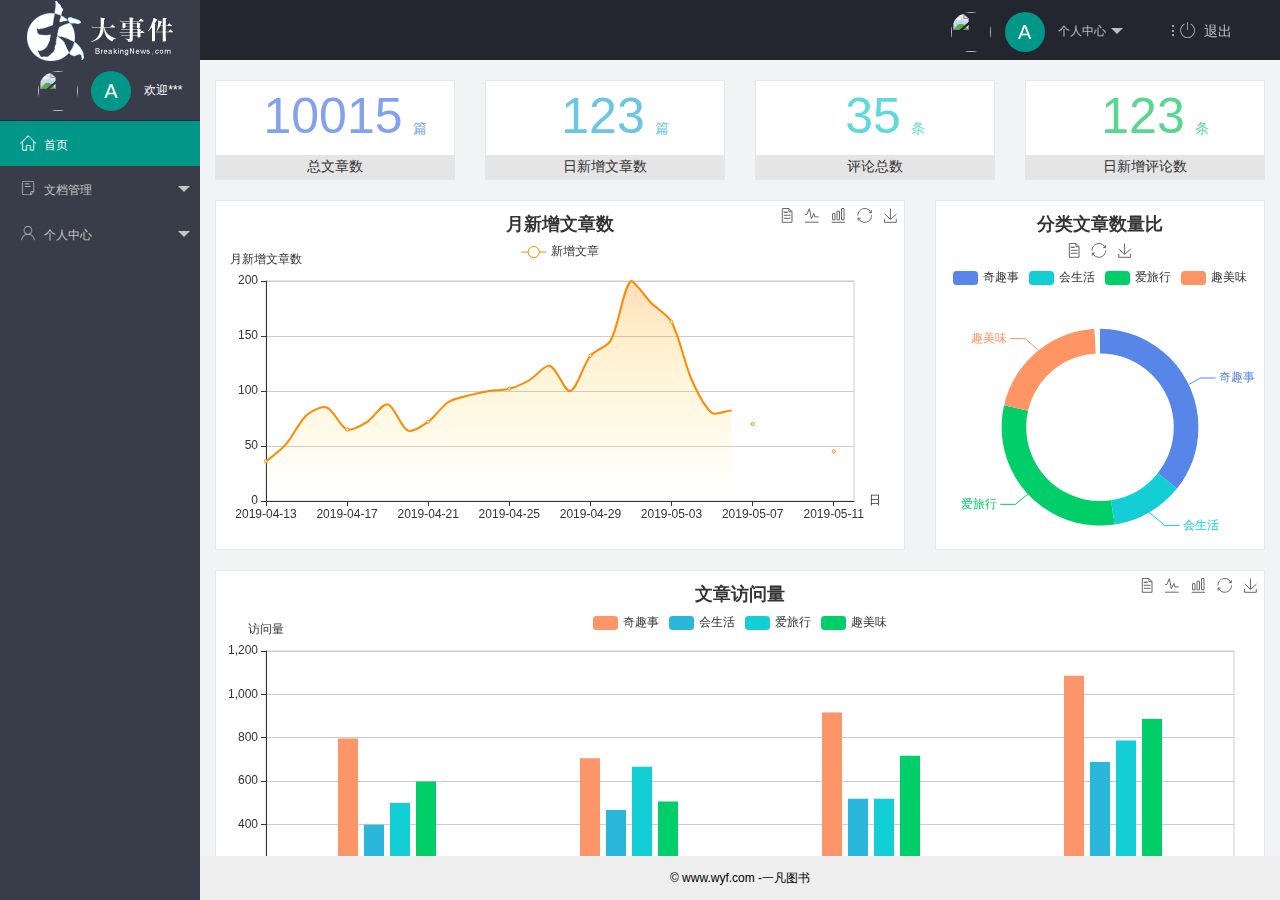
==== commit 5dd84d73: "完成个人中心功能的开发" ====
--- a/index.html
+++ b/index.html
@@ -25,9 +25,9 @@
                    个人中心
                 </a>
                 <dl  class="layui-nav-child">
-                  <dd><a href="">基本;vl;bn ngh资料</a></dd>
-                  <dd><a href="">更换头像</a></dd>
-                  <dd><a href="">重置密码</a></dd>
+                  <dd><a href="/user/user_info.html" target="fm">基本资料</a></dd>
+                  <dd><a href="/user/user_avatar.html" target="fm">更换头像</a></dd>
+                  <dd><a href="/user/user_pwd.html" target="fm">重置密码</a></dd>
                 </dl>
               </li>
               <li class="layui-nav-item" lay-header-event="menuRight" lay-unselect>
@@ -60,9 +60,9 @@
                 <li class="layui-nav-item">
                   <a href="javascript:;"><span class="iconfont icon-user"></span>个人中心</a>
                   <dl class="layui-nav-child">
-                    <dd><a href="javascript:;"><i class="layui-icon layui-icon-app"></i>基本资料</a></dd>
-                    <dd><a href="javascript:;"><i class="layui-icon layui-icon-app"></i>更换头像</a></dd>
-                    <dd><a href="javascript:;"><i class="layui-icon layui-icon-app"></i>重置密码</a></dd>
+                    <dd><a href="/user/user_info.html" target="fm"><i class="layui-icon layui-icon-app"></i>基本资料</a></dd>
+                    <dd><a href="/user/user_avatar.html" target="fm"><i class="layui-icon layui-icon-app"></i>更换头像</a></dd>
+                    <dd><a href="/user/user_pwd.html" target="fm"><i class="layui-icon layui-icon-app"></i>重置密码</a></dd>
                   </dl>
                 </li>
               </ul>
--- a/assets/css/index.css
+++ b/assets/css/index.css
@@ -1,46 +1,62 @@
-.layui-footer{
-    text-align: center;
-    font-size: 12px;
+.layui-footer {
+  text-align: center;
+  font-size: 12px;
 }
-.iconfont{
-    margin: 8px;
+
+.iconfont {
+  margin-right: 8px;
 }
-.layui-icon{
-    margin-right: 8px;
-    margin-left: 20px;
+
+.layui-icon {
+  margin-right: 8px;
+  margin-left: 20px;
 }
-iframe{
-    width: 100%;
-    height: 100%;
+
+iframe {
+  width: 100%;
+  height: 100%;
 }
-.layui-body{
-    overflow: hidden;
+
+.layui-body {
+  overflow: hidden;
 }
-.userinfo{
- height:60px;
-line-height: 60px;
-text-align: center;
-font-size: 12px;
-user-select: none;
+
+a {
+  transition: none !important;
 }
-.layui-side-scroll .userinfo{
-    border-bottom: 1px solid #282b33;
+
+.userinfo {
+  height: 60px;
+  line-height: 60px;
+  text-align: center;
+  font-size: 12px;
+  user-select: none;
 }
-.text-avatar{
-    display: inline-block;
-    width: 40px;
-    height: 40px;
-    background-color: #009688;
-    border-radius: 50%;
-    line-height: 40px;
-    text-align: center;
-    font-size: 20px;
-    top: 4px;
-    position: relative;
-    color: #fff;
-    margin-right: 10px;
+
+.layui-side-scroll .userinfo {
+  border-bottom: 1px solid #282b33;
 }
-.layui-nav-img{
-    width: 40px;
-    height: 40px;
-}+
+.layui-nav-img {
+  width: 40px;
+  height: 40px;
+}
+
+.text-avatar {
+  display: inline-block;
+  width: 40px;
+  height: 40px;
+  background-color: #009688;
+  border-radius: 50%;
+  line-height: 40px;
+  text-align: center;
+  font-size: 20px;
+  color: #fff;
+  position: relative;
+  top: 4px;
+  margin-right: 10px;
+}
+
+.layui-nav-item a {
+  font-size: 12px;
+}
